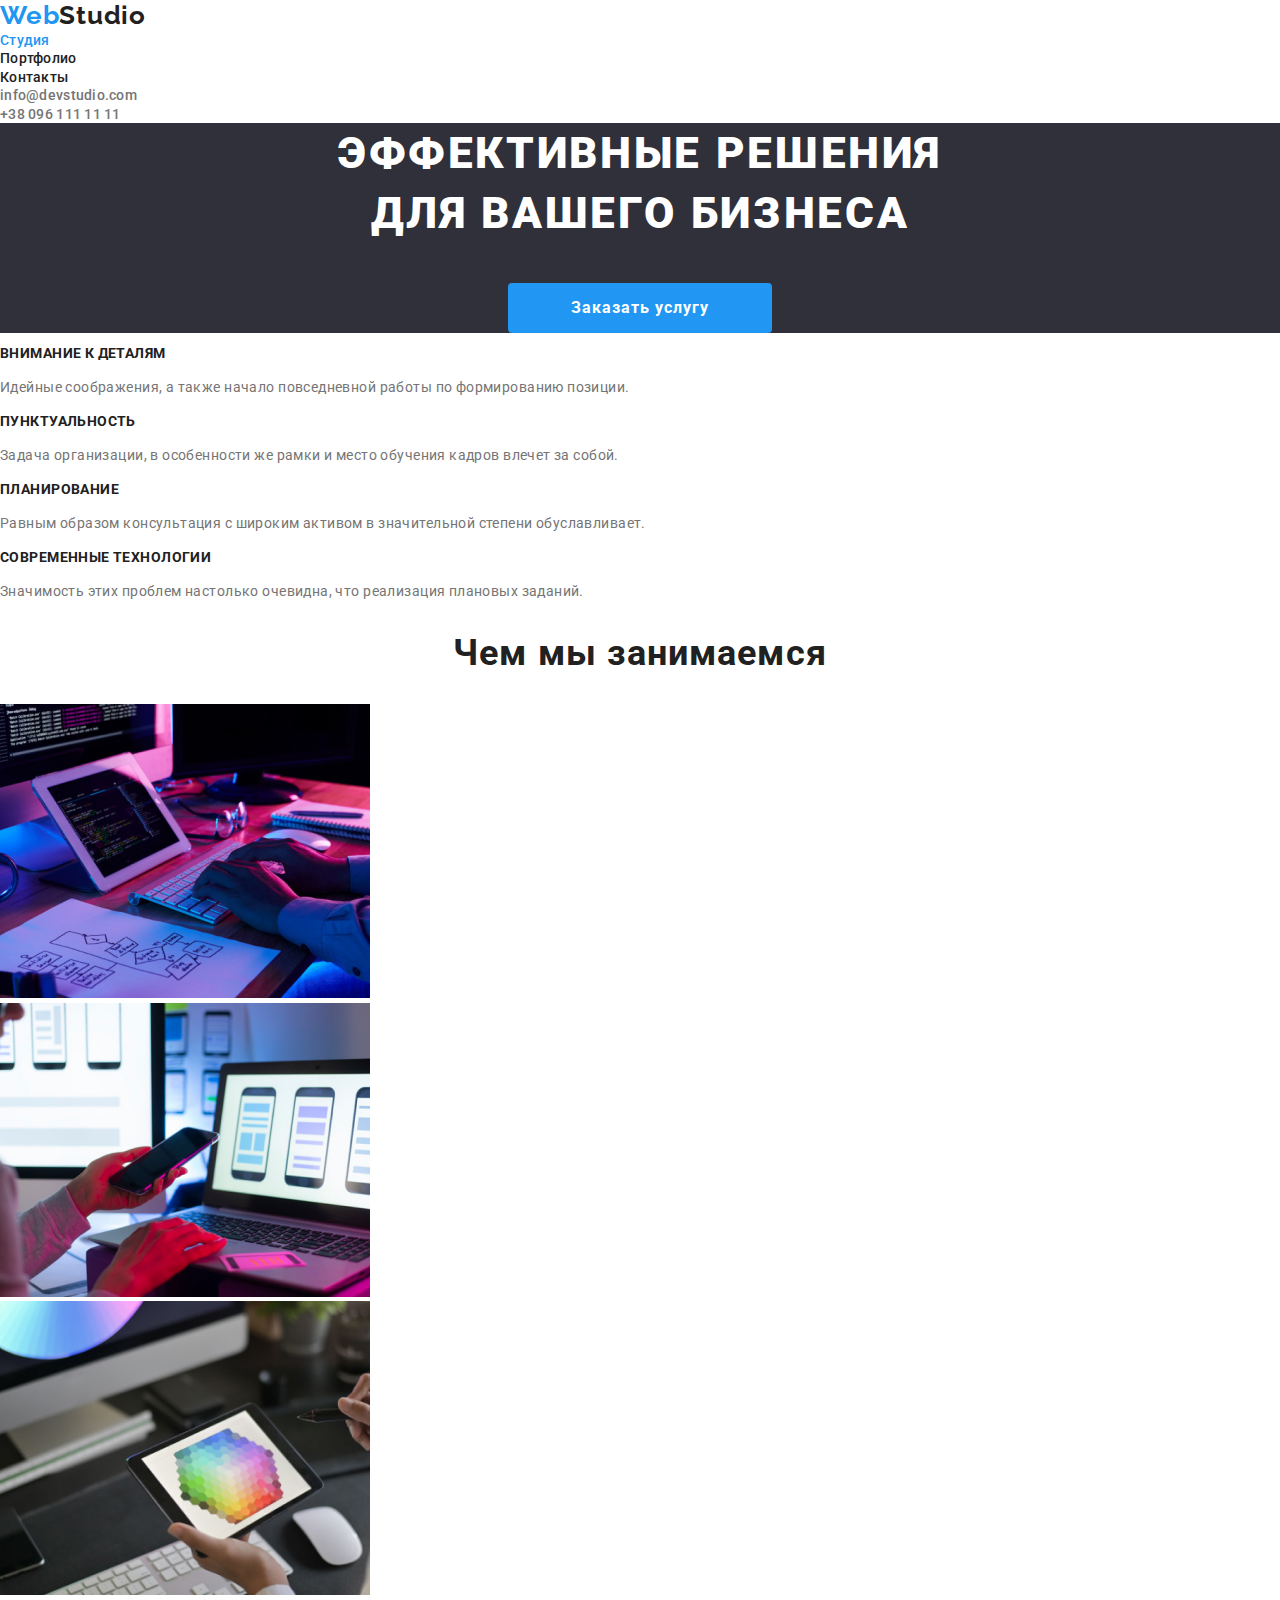
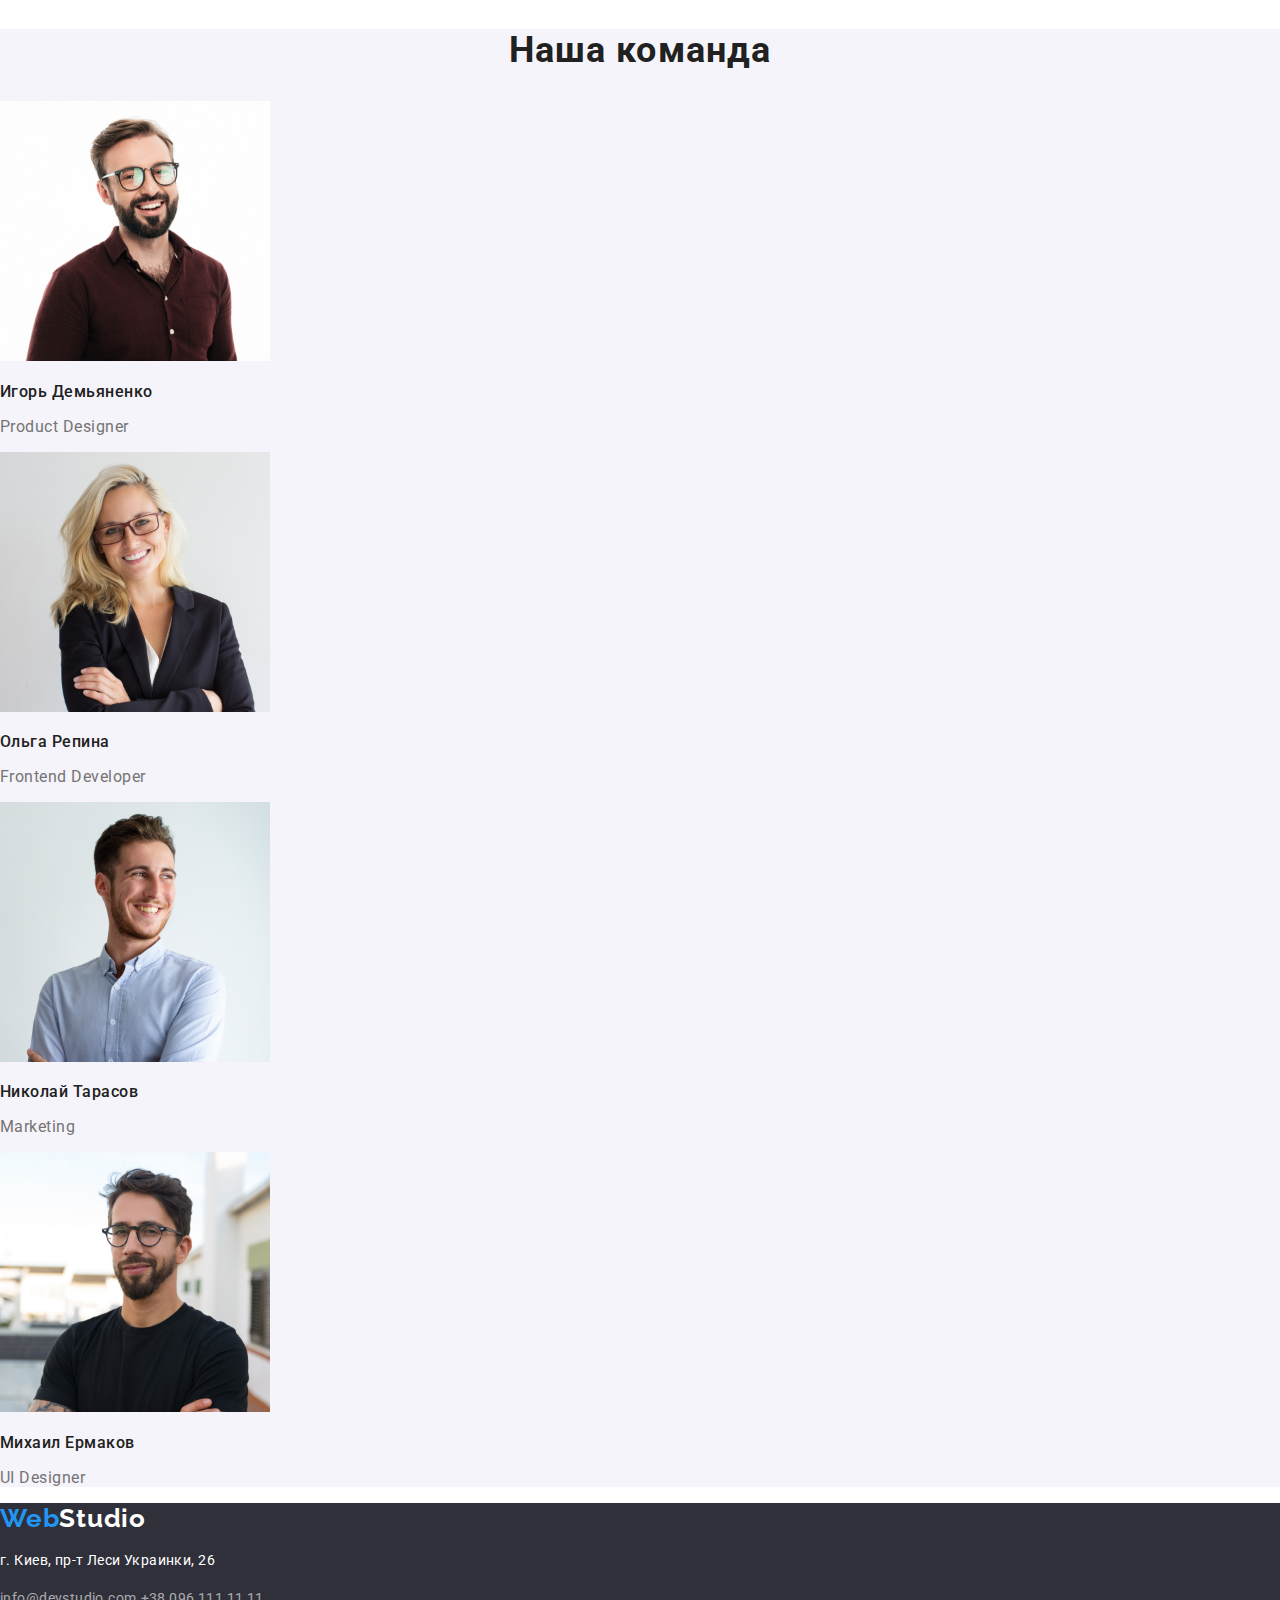
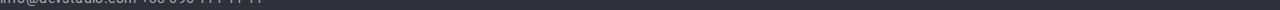
==== index.html @ b707e2c2 "1-commit" ====
<!DOCTYPE html>
<html lang="ru">



<head>
    <meta charset="UTF-8">
    <meta name="viewport" content="width=device-width, initial-scale=1.0">
    <title>WebStudio</title>
    <link rel="preconnect" href="https://fonts.gstatic.com">
    <link href="https://fonts.googleapis.com/css2?family=Raleway:wght@400;700&family=Roboto:wght@400;500;700;900&display=swap" rel="stylesheet">
    <link rel="stylesheet" href="./css/normalize.css">
    <link rel="stylesheet" href="./css/styles.css">
    <link rel="stylesheet" href="./css/variables.css">
</head>



<body class="body">
    
    <!-- Шапка сайта -->
    <header class="header">
    
        <!-- Навигация сайта -->
        <nav>
            <!-- Лого сайта -->
            <a class="logotype"><span class="web">Web</span>Studio</a>

            <!-- Ссылки на страницы сайта -->
            <ul class="menu">
                <li><a href="" class="current">Студия</a></li>
                <li><a href="./portfolio.html">Портфолио</a></li>
                <li><a href="">Контакты</a></li>
            </ul>
        </nav>


        <!-- Ссылки на mail и tel -->
        <ul class="contacts">
            <li><a href="mailto:info@devstudio.com">info@devstudio.com</a></li>
            <li><a href="tel:+38-096-111-11-11">+38 096 111 11 11</a></li>
        </ul>

    </header>


    
    <!-- Главный контент -->
    <main>

        <!-- Герой -->
        <section class="hero">
            
            <!-- Главный заголовок сайта -->
            <h1 class="hero-title">ЭФФЕКТИВНЫЕ РЕШЕНИЯ <br/> ДЛЯ ВАШЕГО БИЗНЕСА</h1>

            <!-- Ссылка на заказ услуг -->
            <a href="" class="button-primary">Заказать услугу</a>
           
        </section>



        <!-- Преимущества -->
        <section class="advantages">
            
            <ul>
                <li>
                    <h2 class="subtitle">ВНИМАНИЕ К ДЕТАЛЯМ</h2>

                    <p class="list">Идейные соображения, а также начало повседневной работы по формированию позиции.</p>
                </li>
            </ul>


            <ul>
                <li>
                    <h2 class="subtitle">ПУНКТУАЛЬНОСТЬ</h2>

                    <p class="list">Задача организации, в особенности же рамки и место обучения кадров влечет за собой.</p>
                </li>
            </ul>


            <ul>
                <li>
                    <h2 class="subtitle">ПЛАНИРОВАНИЕ</h2>

                    <p class="list">Равным образом консультация с широким активом в значительной степени обуславливает.</p>
                </li>
            </ul>


            <ul>
                <li>
                    <h2 class="subtitle">СОВРЕМЕННЫЕ ТЕХНОЛОГИИ</h2>

                    <p class="list">Значимость этих проблем настолько очевидна, что реализация плановых заданий.</p>
                </li>
            </ul>
        
        </section>



        <!-- Раздел услуг -->    
        <section class="services">

            <h2 class="services-title">Чем мы занимаемся</h2>

            <!-- Услуги -->
            <ul>

                <li>
                    <a href="">
                        <img src="./images/image-1.jpg" alt="Услуга 1" width="370"/>
                    </a>
                </li>

                
                <li>
                    <a href="">
                        <img src="./images/image-2.jpg" alt="Услуга 2" width="370"/>
                    </a>
                </li>


                <li>
                    <a href="">
                        <img src="./images/image-3.jpg" alt="Услуга 3" width="370"/>
                    </a>
                </li>

            </ul>

        </section>
        
            

        <!-- Наша команда -->
        <section class="team">
            
            <h2 class="team-title">Наша команда</h2>


            <!-- Список команды -->
            <ul>
                
                <li>
                    <img src="./images/image-4.jpg" alt="Игорь Демьяненко" width="270"/>
                    <h3 class="master-name">Игорь Демьяненко</h3>
                    <p class="master-position">Product Designer</p>
                </li>
            


                <li>
                    <img src="./images/image-5.jpg" alt="Ольга Репина" width="270"/>
                    <h3 class="master-name">Ольга Репина</h3>
                    <p class="master-position">Frontend Developer</p>
                </li>



                <li>
                    <img src="./images/image-6.jpg" alt="Николай Тарасов" width="270"/>
                    <h3 class="master-name">Николай Тарасов</h3>
                    <p class="master-position">Marketing</p>
                </li>



                <li>
                    <img src="./images/image-7.jpg" alt="Михаил Ермаков" width="270"/>
                    <h3 class="master-name">Михаил Ермаков</h3>
                    <p class="master-position">UI Designer</p>
                </li>

            </ul>

        </section>

    </main>



    <!-- Футер -->
    <footer class="footer">
        
        <!-- Адрес и связь -->
        <ul>
            <li>
                <a class="footer-logo"><span class="footer-web">Web</span>Studio</a>

                <address class="footer-contacts">    
                    <p>г. Киев, пр-т Леси Украинки, 26</p>
                    <a href="mailto:info@devstudio.com">info@devstudio.com</a>
                    <a href="tel:+38-096-111-11-11">+38 096 111 11 11</a>
                </address>
            </li>
        </ul>

    </footer>

</body>



</html>
---- css/styles.css ----
/* OСНОВНОЙ ШРИФТ ДЛЯ ВСЕГО ДОКУМЕНТА И ССІЛОК */

body {
  font-family: 'Roboto', sans-serif;
}


/* HEADER */

.header {
  background-color: var(--bg-white-color);
}

.logotype {
  font-family: 'Raleway', sans-serif;
  font-style: normal;
  font-weight: bold;
  font-size: 26px;
  line-height: 31px;
  letter-spacing: 0.03em;
  color: var(--black-text);
}

.web {
  font-family: 'Raleway', sans-serif;
  font-style: normal;
  font-weight: bold;
  font-size: 26px;
  line-height: 31px;
  letter-spacing: 0.03em;
  color: var(--blue-text);
}

.menu a {
  font-style: normal;
  font-weight: 500;
  font-size: 14px;
  line-height: 16px;
  letter-spacing: 0.02em;
  color: var(--black-text);
}

.menu a.current {
  color: var(--blue-text);
}

.menu a:hover {
  color: var(--blue-text);
}

.contacts a {
  font-style: normal;
  font-weight: 500;
  font-size: 14px;
  line-height: 16px;
  letter-spacing: 0.02em;
  color: var(--gray-text);
}

.contacts a:hover {
  color: var(--blue-text);
}


/* HERO */

.hero {
  background-color: var(--bg-blue-color-hero);
  text-align: center; /* выравнивание текста внутри родителя по центру */
}

.hero-title {
  font-style: normal;
  font-weight: 900;
  font-size: 44px;
  line-height: 60px;
  letter-spacing: 0.06em;
  text-transform: uppercase;
  color: var(--white-text);
  margin-top: 0; /* убирает отступы у hero-title что бы не пробивало и не отодвигало соседние блоки */
  margin-bottom: 40px; /* отступ hero-title от button-primary */

}

.button-primary {
  display: inline-block; /* делает ссылку блочно-строчным боксом для того чтобы работали отступы от других блоков */
  background-color: var(--bg-blue-color); /* цвет фона кнопки */
  border-radius: 4px; /* закругление границ кнопки */
  padding-left: 32px; /* отступ шрифта от границ кнопки */
  padding-top: 10px; /* отступ шрифта от границ кнопки */
  padding-right: 32px; /* отступ шрифта от границ кнопки */
  padding-bottom: 10px; /* отступ шрифта от границ кнопки */
  min-width: 200px; /* минимальная ширина кнопки */
  font-style: normal; /* начертание шрифта */
  font-weight: bold; /* насыщеность шрифта */
  font-size: 16px; /* размер шрифта */
  color: var(--white-text); /* цвет шрифта */
  text-align: center; /* выравнивание текста по центру */
  line-height: 30px; /* междустрочное расстояние */
  letter-spacing: 0.06em; /* расстояние между буквами */
}


/* ADVANTAGES */

.advantages {
  background-color: var(--bg-white-color);
}

.subtitle {
  font-style: normal;
  font-weight: bold;
  font-size: 14px;
  line-height: 16px;
  letter-spacing: 0.03em;
  text-transform: uppercase;
  color: var(--black-text);
}

.list {
  font-style: normal;
  font-weight: normal;
  font-size: 14px;
  line-height: 24px;
  letter-spacing: 0.03em;
  color: var(--gray-text);
}


/* SERVICES */

.services {
  background-color: var(--bg-white-color);;
}

.services-title {
  font-style: normal;
  font-weight: bold;
  font-size: 36px;
  line-height: 42px;
  text-align: center;
  letter-spacing: 0.03em;
  color: var(--black-text);
}


/* TEAM */

.team {
  background-color: var(--bg-light-gray-color);
}

.team-title {
  font-style: normal;
  font-weight: bold;
  font-size: 36px;
  line-height: 42px;
  text-align: center;
  letter-spacing: 0.03em;
  color: var(--black-text);
}

.master-name {
  font-style: normal;
  font-weight: 500;
  font-size: 16px;
  line-height: 19px;
  letter-spacing: 0.03em;
  color: var(--black-text);
}

.master-position {
  font-style: normal;
  font-weight: normal;
  font-size: 16px;
  line-height: 19px;
  letter-spacing: 0.03em;
  color: var(--gray-text);
}


/* FOOTER */

.footer {
  background-color: var(--bg-blue-color-hero);
}

.footer-logo {
  font-family: 'Raleway', sans-serif;
  font-style: normal;
  font-weight: bold;
  font-size: 26px;
  line-height: 31px;
  letter-spacing: 0.03em;
  color: var(--white-text);
}

.footer-web {
  font-family: 'Raleway', sans-serif;
  font-style: normal;
  font-weight: bold;
  font-size: 26px;
  line-height: 31px;
  letter-spacing: 0.03em;
  color: var(--blue-text);
}

.footer-contacts a {
  font-style: normal;
  font-weight: normal;
  font-size: 14px;
  line-height: 24px;
  letter-spacing: 0.03em;
  color: var(--gray-text-op60);
}

.footer-contacts p {
  font-style: normal;
  font-weight: normal;
  font-size: 14px;
  line-height: 24px;
  letter-spacing: 0.03em;
  color: var(--white-text);
}
---- css/variables.css ----
:root {
   --blue-text: #2196F3;
   --black-text: #212121;
   --gray-text: #757575;
   --white-text: #FFFFFF;
   --gray-text-op60: rgba(255, 255, 255, 0.6);

   --bg-white-color: #FFFFFF;
   --bg-blue-color-hero: #2F303A;
   --bg-light-gray-color: #F5F4FA;
   --bg-blue-color: #2196F3;
}
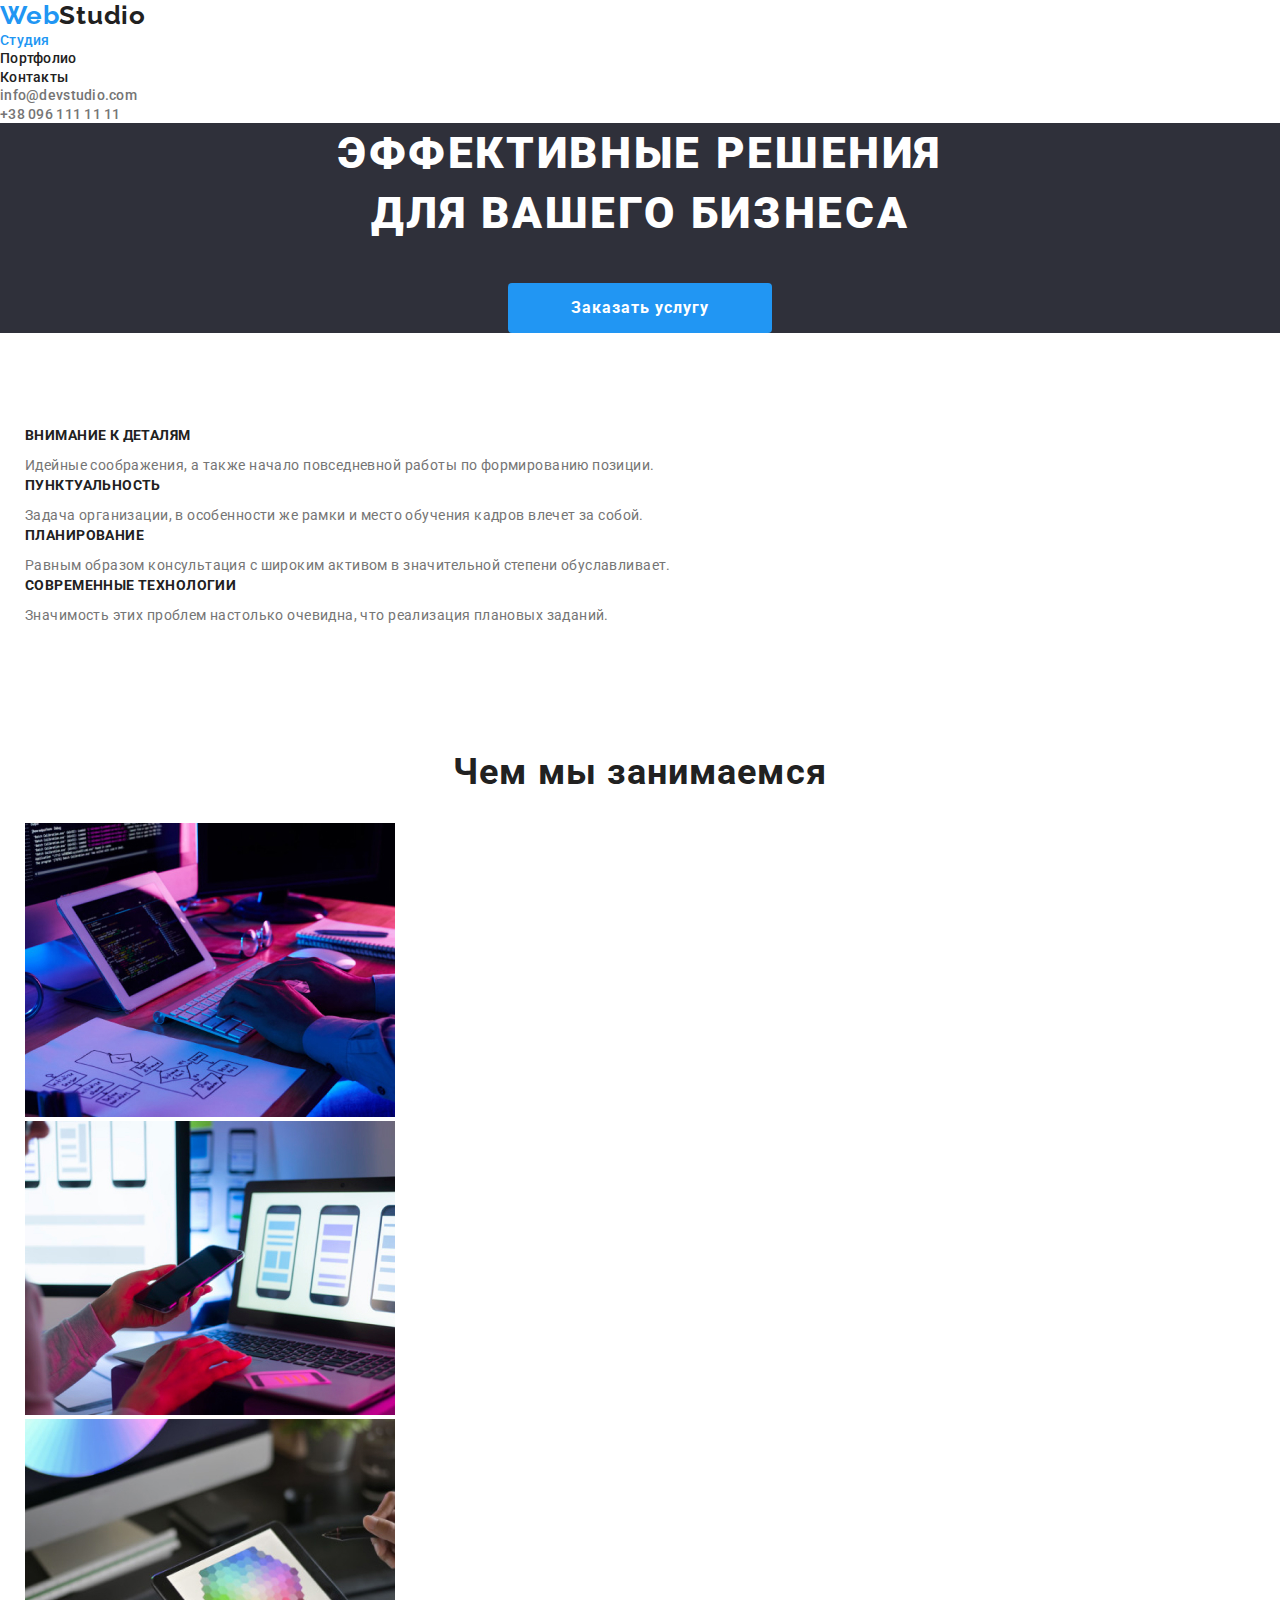
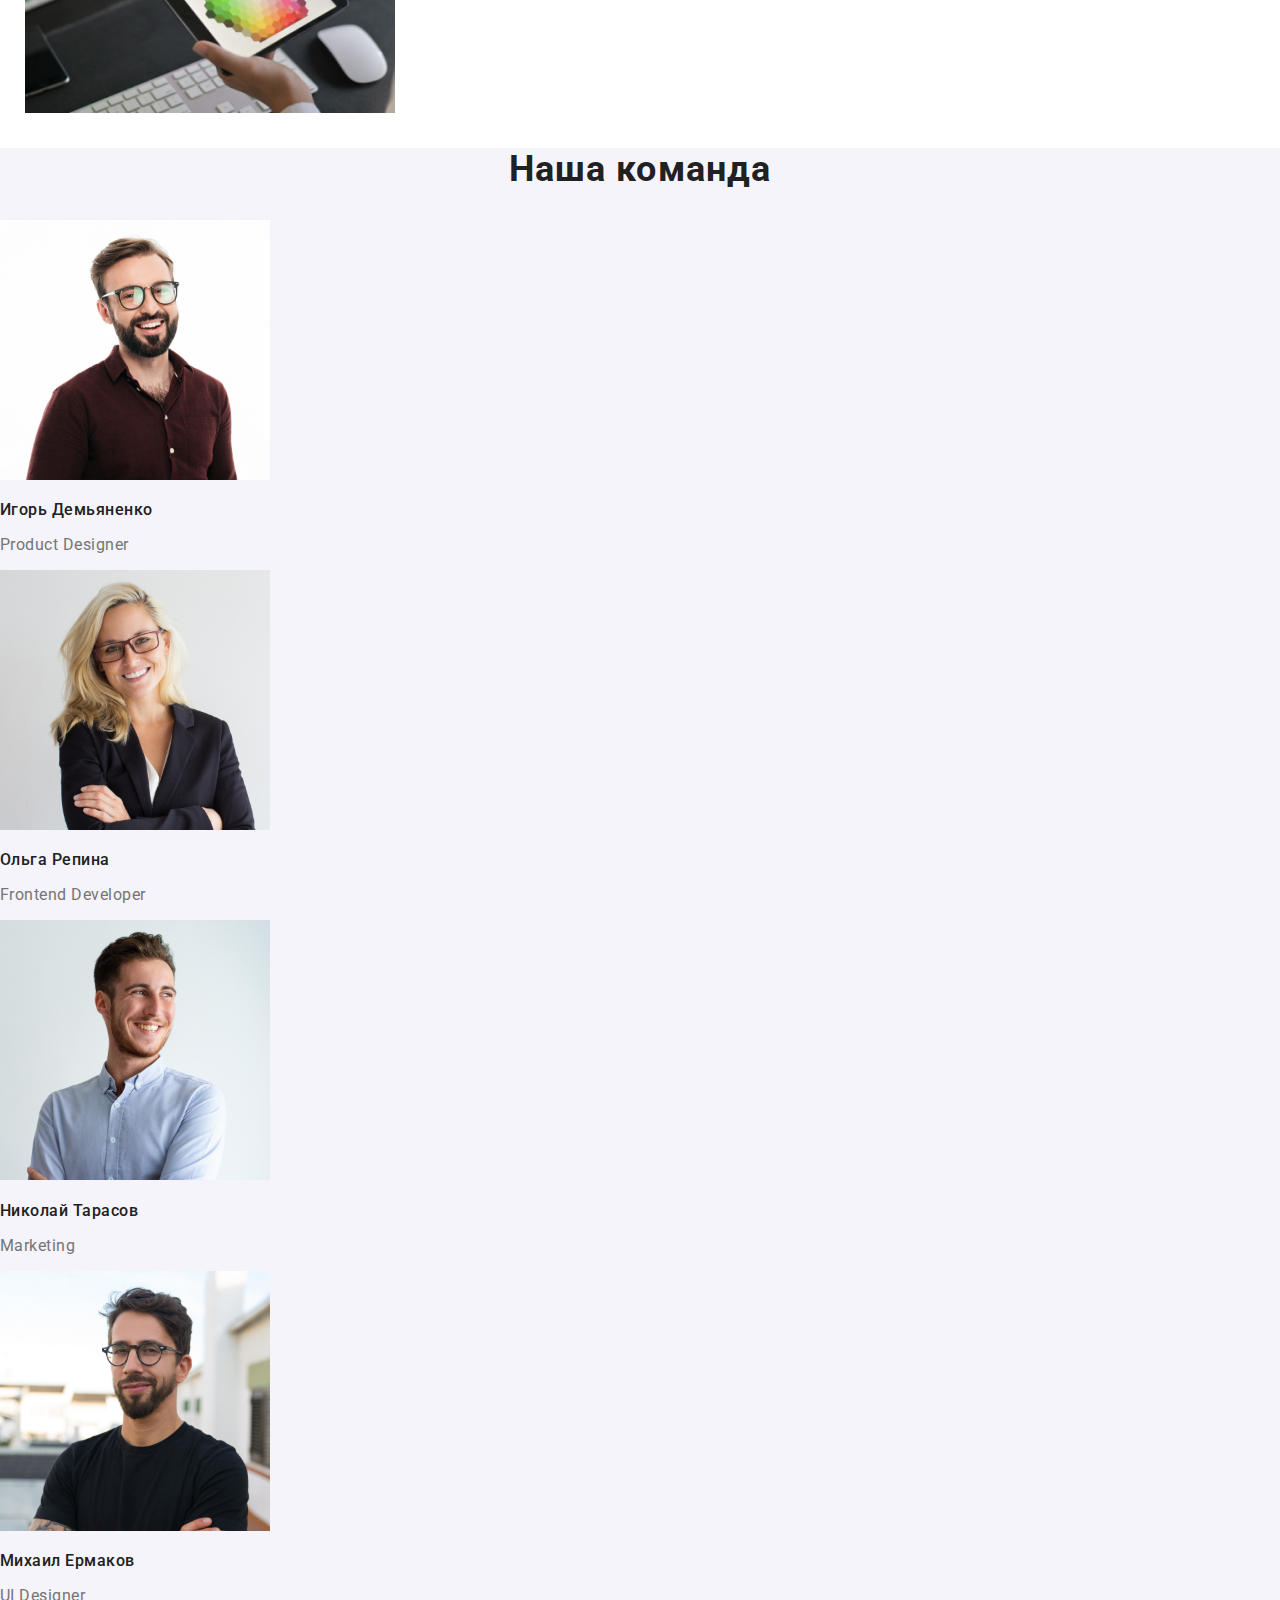
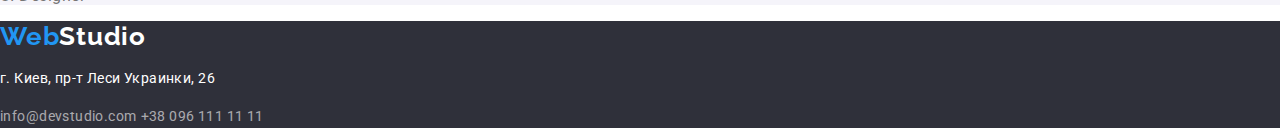
==== commit 3bca9e2a: "2-commit" ====
--- a/index.html
+++ b/index.html
@@ -64,40 +64,44 @@
         <!-- Преимущества -->
         <section class="advantages">
             
-            <ul>
-                <li>
-                    <h2 class="subtitle">ВНИМАНИЕ К ДЕТАЛЯМ</h2>
-
-                    <p class="list">Идейные соображения, а также начало повседневной работы по формированию позиции.</p>
-                </li>
-            </ul>
-
-
-            <ul>
-                <li>
-                    <h2 class="subtitle">ПУНКТУАЛЬНОСТЬ</h2>
-
-                    <p class="list">Задача организации, в особенности же рамки и место обучения кадров влечет за собой.</p>
-                </li>
-            </ul>
-
-
-            <ul>
-                <li>
-                    <h2 class="subtitle">ПЛАНИРОВАНИЕ</h2>
-
-                    <p class="list">Равным образом консультация с широким активом в значительной степени обуславливает.</p>
-                </li>
-            </ul>
-
-
-            <ul>
-                <li>
-                    <h2 class="subtitle">СОВРЕМЕННЫЕ ТЕХНОЛОГИИ</h2>
-
-                    <p class="list">Значимость этих проблем настолько очевидна, что реализация плановых заданий.</p>
-                </li>
-            </ul>
+            <div class="container">
+
+                <ul>
+                    <li>
+                        <h2 class="subtitle">ВНИМАНИЕ К ДЕТАЛЯМ</h2>
+
+                        <p class="list">Идейные соображения, а также начало повседневной работы по формированию позиции.</p>
+                    </li>
+                </ul>
+
+
+                <ul>
+                    <li>
+                        <h2 class="subtitle">ПУНКТУАЛЬНОСТЬ</h2>
+
+                        <p class="list">Задача организации, в особенности же рамки и место обучения кадров влечет за собой.</p>
+                    </li>
+                </ul>
+
+
+                <ul>
+                    <li>
+                        <h2 class="subtitle">ПЛАНИРОВАНИЕ</h2>
+
+                        <p class="list">Равным образом консультация с широким активом в значительной степени обуславливает.</p>
+                    </li>
+                </ul>
+
+
+                <ul>
+                    <li>
+                        <h2 class="subtitle">СОВРЕМЕННЫЕ ТЕХНОЛОГИИ</h2>
+
+                        <p class="list">Значимость этих проблем настолько очевидна, что реализация плановых заданий.</p>
+                    </li>
+                </ul>
+
+            </div>
         
         </section>
 
@@ -106,33 +110,37 @@
         <!-- Раздел услуг -->    
         <section class="services">
 
-            <h2 class="services-title">Чем мы занимаемся</h2>
-
-            <!-- Услуги -->
-            <ul>
-
-                <li>
-                    <a href="">
-                        <img src="./images/image-1.jpg" alt="Услуга 1" width="370"/>
-                    </a>
-                </li>
-
+            <div class="container">
                 
-                <li>
-                    <a href="">
-                        <img src="./images/image-2.jpg" alt="Услуга 2" width="370"/>
-                    </a>
-                </li>
-
-
-                <li>
-                    <a href="">
-                        <img src="./images/image-3.jpg" alt="Услуга 3" width="370"/>
-                    </a>
-                </li>
-
-            </ul>
-
+                <h2 class="services-title">Чем мы занимаемся</h2>
+
+                <!-- Услуги -->
+                <ul>
+    
+                    <li>
+                        <a href="">
+                            <img src="./images/image-1.jpg" alt="Услуга 1" width="370"/>
+                        </a>
+                    </li>
+    
+                    
+                    <li>
+                        <a href="">
+                            <img src="./images/image-2.jpg" alt="Услуга 2" width="370"/>
+                        </a>
+                    </li>
+    
+    
+                    <li>
+                        <a href="">
+                            <img src="./images/image-3.jpg" alt="Услуга 3" width="370"/>
+                        </a>
+                    </li>
+    
+                </ul>
+
+            </div>
+            
         </section>
         
             
--- a/css/styles.css
+++ b/css/styles.css
@@ -105,9 +105,20 @@
 
 .advantages {
   background-color: var(--bg-white-color);
+  padding-top: 94px; /* внутренний отступ до края элемента */
+  padding-bottom: 94px; /* внутренний отступ до края элемента */
+}
+ /* контейнер для стилизации секции */
+.container {
+  width: 1230px;
+  padding-left: 15px;
+  padding-right: 15px;
+  margin: 0 auto;
 }
 
 .subtitle {
+  margin-top: 0px; /* отступ от края текста */
+  margin-bottom: 10px; /* отступ до края текста */
   font-style: normal;
   font-weight: bold;
   font-size: 14px;
@@ -118,6 +129,8 @@
 }
 
 .list {
+  margin-top: 0px; /* отступ от края текста */
+  margin-bottom: 0px; /* отступ от края текста */
   font-style: normal;
   font-weight: normal;
   font-size: 14px;
@@ -128,6 +141,12 @@
 
 
 /* SERVICES */
+
+.container {
+  width: 1230px;
+  padding-left: 15px;
+  padding-right: 15px;
+}
 
 .services {
   background-color: var(--bg-white-color);;
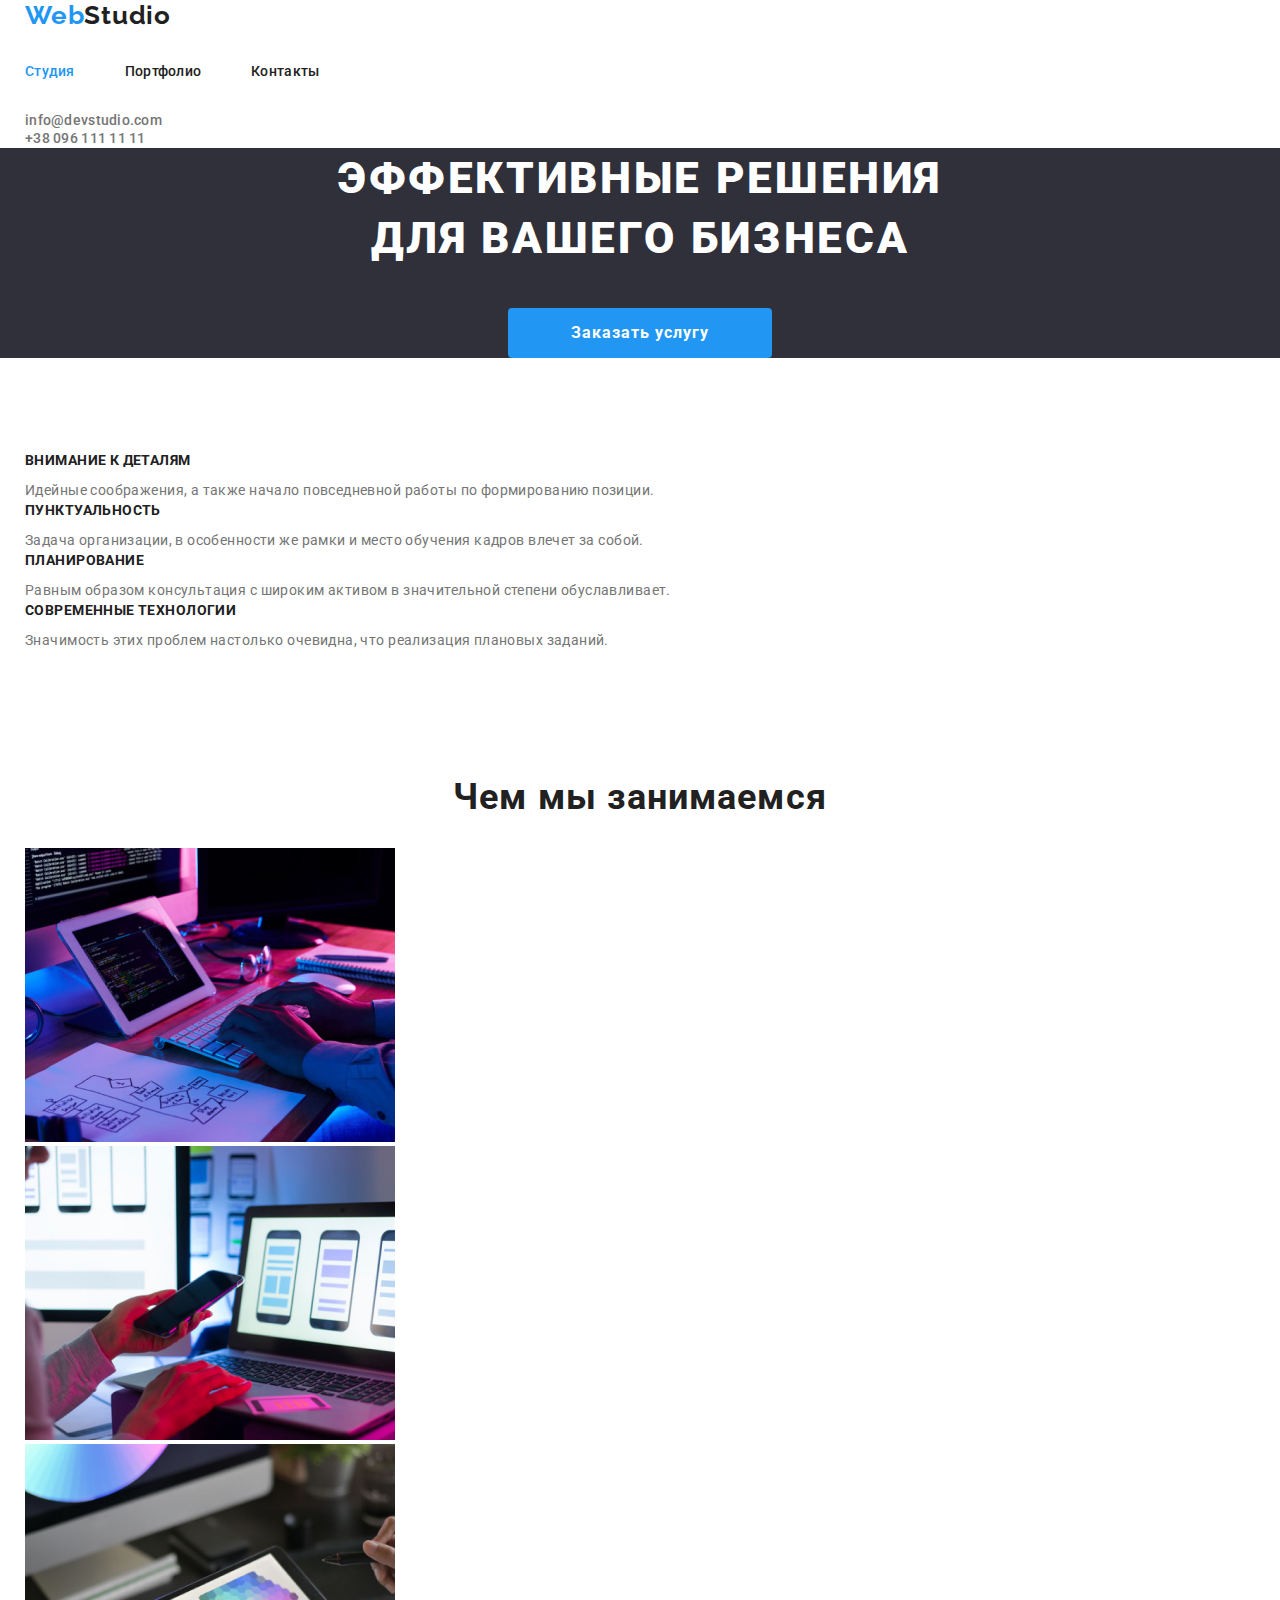
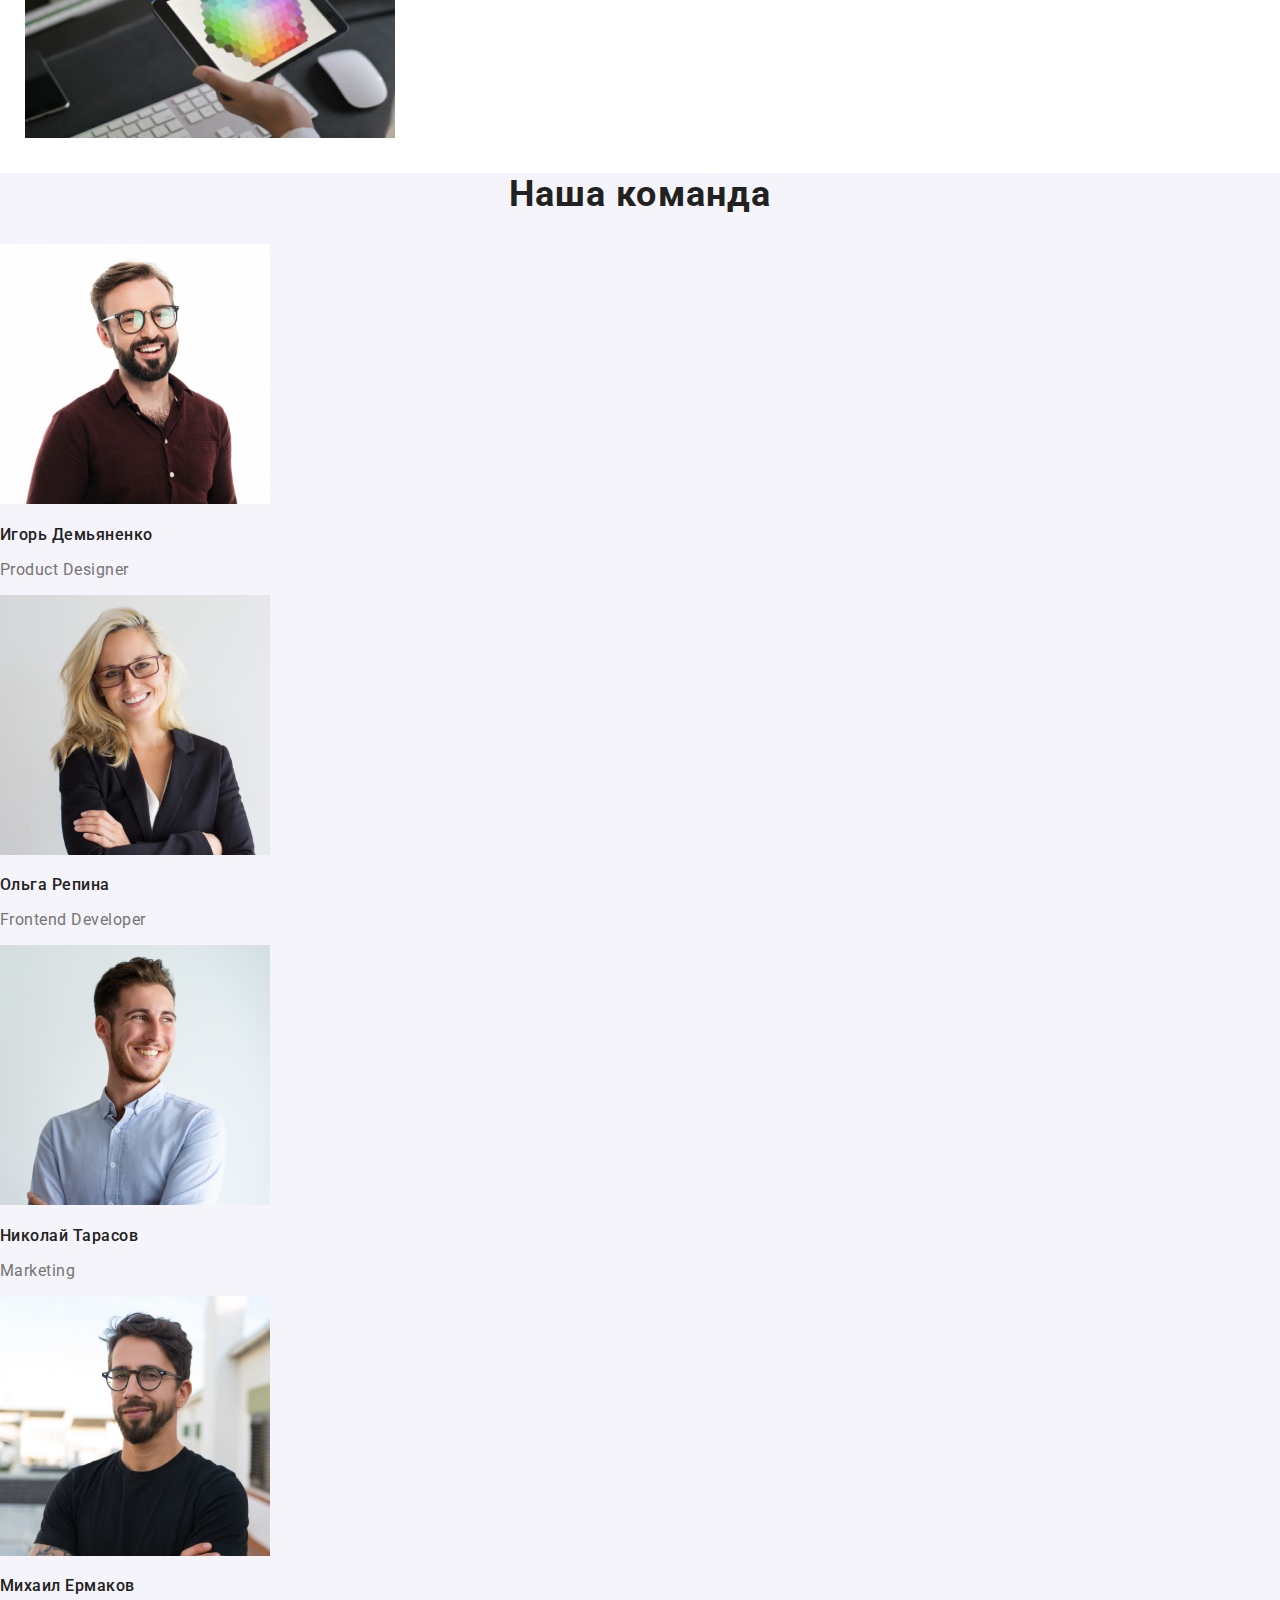
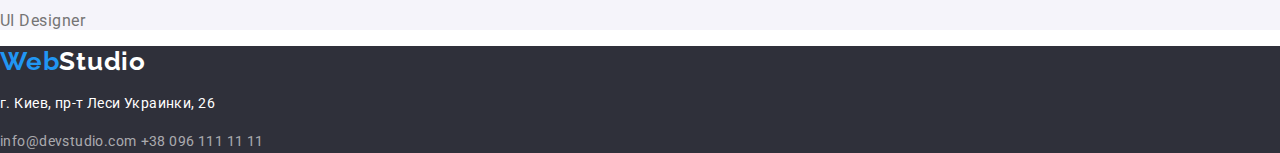
==== commit 9ee50089: "3-commit" ====
--- a/index.html
+++ b/index.html
@@ -21,25 +21,38 @@
     <!-- Шапка сайта -->
     <header class="header">
     
-        <!-- Навигация сайта -->
-        <nav>
-            <!-- Лого сайта -->
-            <a class="logotype"><span class="web">Web</span>Studio</a>
-
-            <!-- Ссылки на страницы сайта -->
-            <ul class="menu">
-                <li><a href="" class="current">Студия</a></li>
-                <li><a href="./portfolio.html">Портфолио</a></li>
-                <li><a href="">Контакты</a></li>
+        <!-- контейнер для стилизации секции -->
+        <div class="container">
+            
+            <!-- Навигация сайта -->
+            <nav>
+                <!-- Лого сайта -->
+                <a class="logotype"><span class="web">Web</span>Studio</a>
+
+                <!-- Ссылки на страницы сайта -->
+                <ul class="menu">
+                    <li>
+                        <a href="" class="current">Студия</a>
+                    </li>
+                    <li>
+                        <a href="./portfolio.html">Портфолио</a>
+                    </li>
+                    <li>
+                        <a href="">Контакты</a>
+                    </li>
+                </ul>
+            </nav>
+
+
+            <!-- Ссылки на mail и tel -->
+            <ul class="contacts">
+                <li><a href="mailto:info@devstudio.com">info@devstudio.com</a></li>
+                <li><a href="tel:+38-096-111-11-11">+38 096 111 11 11</a></li>
             </ul>
-        </nav>
-
-
-        <!-- Ссылки на mail и tel -->
-        <ul class="contacts">
-            <li><a href="mailto:info@devstudio.com">info@devstudio.com</a></li>
-            <li><a href="tel:+38-096-111-11-11">+38 096 111 11 11</a></li>
-        </ul>
+
+        </div>
+        
+        
 
     </header>
 
@@ -64,6 +77,7 @@
         <!-- Преимущества -->
         <section class="advantages">
             
+            <!-- контейнер для стилизации секции -->
             <div class="container">
 
                 <ul>
--- a/css/styles.css
+++ b/css/styles.css
@@ -11,6 +11,13 @@
   background-color: var(--bg-white-color);
 }
 
+.container {
+  width: 1230px;
+  padding-left: 15px;
+  padding-right: 15px;
+  margin: 0 auto;
+}
+
 .logotype {
   font-family: 'Raleway', sans-serif;
   font-style: normal;
@@ -31,13 +38,28 @@
   color: var(--blue-text);
 }
 
+.menu {
+  display: flex; /* превращает меню навигации во flex-контейнер и выстраивает в одну строку */
+}
+
+.menu li {
+  margin-right: 50px; /* отступ справа между пунктами меню */
+}
+
+.menu li:last-child {
+  margin-right: 0px; /* снимает отступ справа у последнего пункта меню */
+}
+
 .menu a {
-  font-style: normal;
-  font-weight: 500;
-  font-size: 14px;
-  line-height: 16px;
-  letter-spacing: 0.02em;
-  color: var(--black-text);
+  display: block; /* делает ссылку блочным боксом для того чтобы работали отступы от li */
+  padding-top: 32px; /* отступ ссылки от header для hover */
+  padding-bottom: 32px; /* отступ ссылки от header для hover */
+  color: var(--black-text); /* цвет шрифта */
+  font-style: normal; /* начертание шрифта */
+  font-weight: 500; /* насыщеность шрифта */
+  font-size: 14px; /* размер шрифта */
+  line-height: 16px; /* междустрочное расстояние */
+  letter-spacing: 0.02em; /* расстояние между буквами */
 }
 
 .menu a.current {
@@ -70,31 +92,30 @@
 }
 
 .hero-title {
+  margin-top: 0; /* убирает отступы у hero-title что бы не пробивало и не отодвигало соседние блоки */
+  margin-bottom: 40px; /* отступ hero-title от button-primary */
+  color: var(--white-text);
   font-style: normal;
   font-weight: 900;
   font-size: 44px;
   line-height: 60px;
   letter-spacing: 0.06em;
   text-transform: uppercase;
-  color: var(--white-text);
-  margin-top: 0; /* убирает отступы у hero-title что бы не пробивало и не отодвигало соседние блоки */
-  margin-bottom: 40px; /* отступ hero-title от button-primary */
-
 }
 
 .button-primary {
+  background-color: var(--bg-blue-color); /* цвет фона кнопки */
   display: inline-block; /* делает ссылку блочно-строчным боксом для того чтобы работали отступы от других блоков */
-  background-color: var(--bg-blue-color); /* цвет фона кнопки */
   border-radius: 4px; /* закругление границ кнопки */
   padding-left: 32px; /* отступ шрифта от границ кнопки */
   padding-top: 10px; /* отступ шрифта от границ кнопки */
   padding-right: 32px; /* отступ шрифта от границ кнопки */
   padding-bottom: 10px; /* отступ шрифта от границ кнопки */
   min-width: 200px; /* минимальная ширина кнопки */
+  color: var(--white-text); /* цвет шрифта */
   font-style: normal; /* начертание шрифта */
   font-weight: bold; /* насыщеность шрифта */
   font-size: 16px; /* размер шрифта */
-  color: var(--white-text); /* цвет шрифта */
   text-align: center; /* выравнивание текста по центру */
   line-height: 30px; /* междустрочное расстояние */
   letter-spacing: 0.06em; /* расстояние между буквами */
@@ -108,7 +129,7 @@
   padding-top: 94px; /* внутренний отступ до края элемента */
   padding-bottom: 94px; /* внутренний отступ до края элемента */
 }
- /* контейнер для стилизации секции */
+
 .container {
   width: 1230px;
   padding-left: 15px;
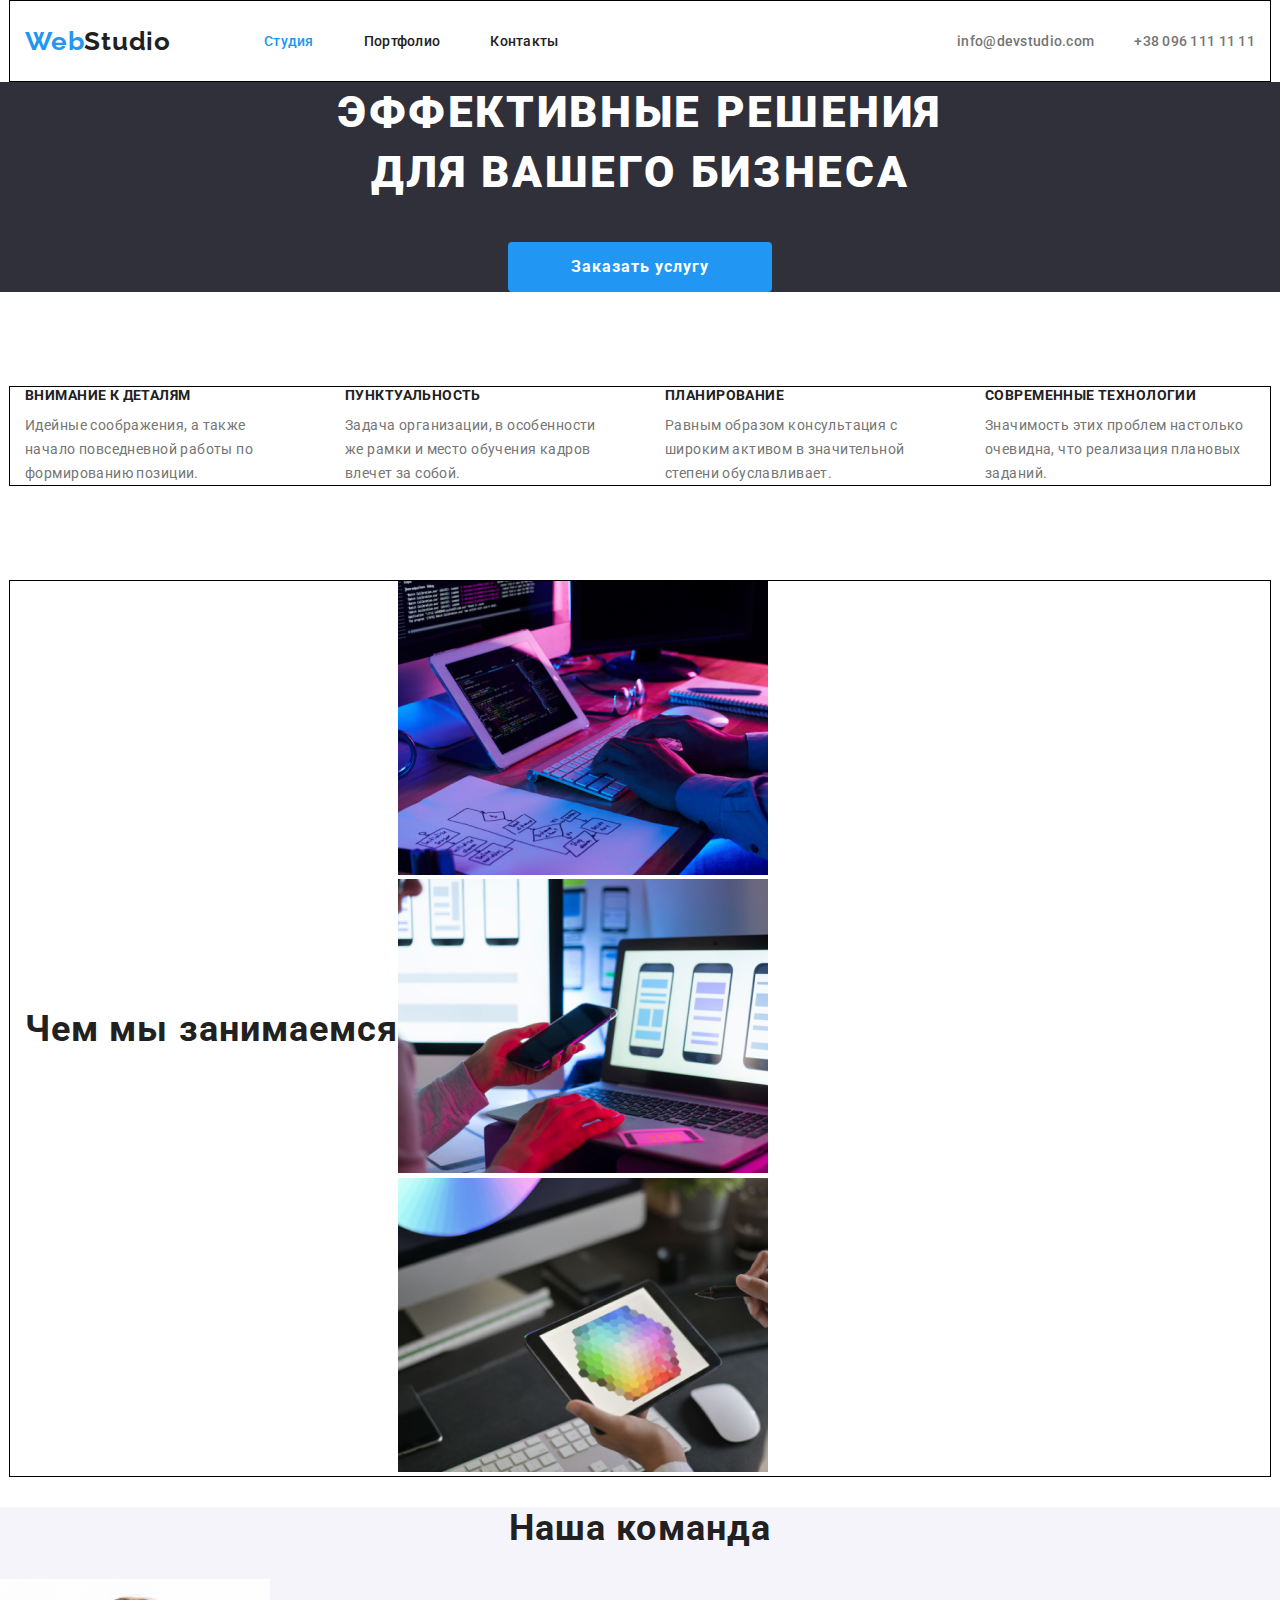
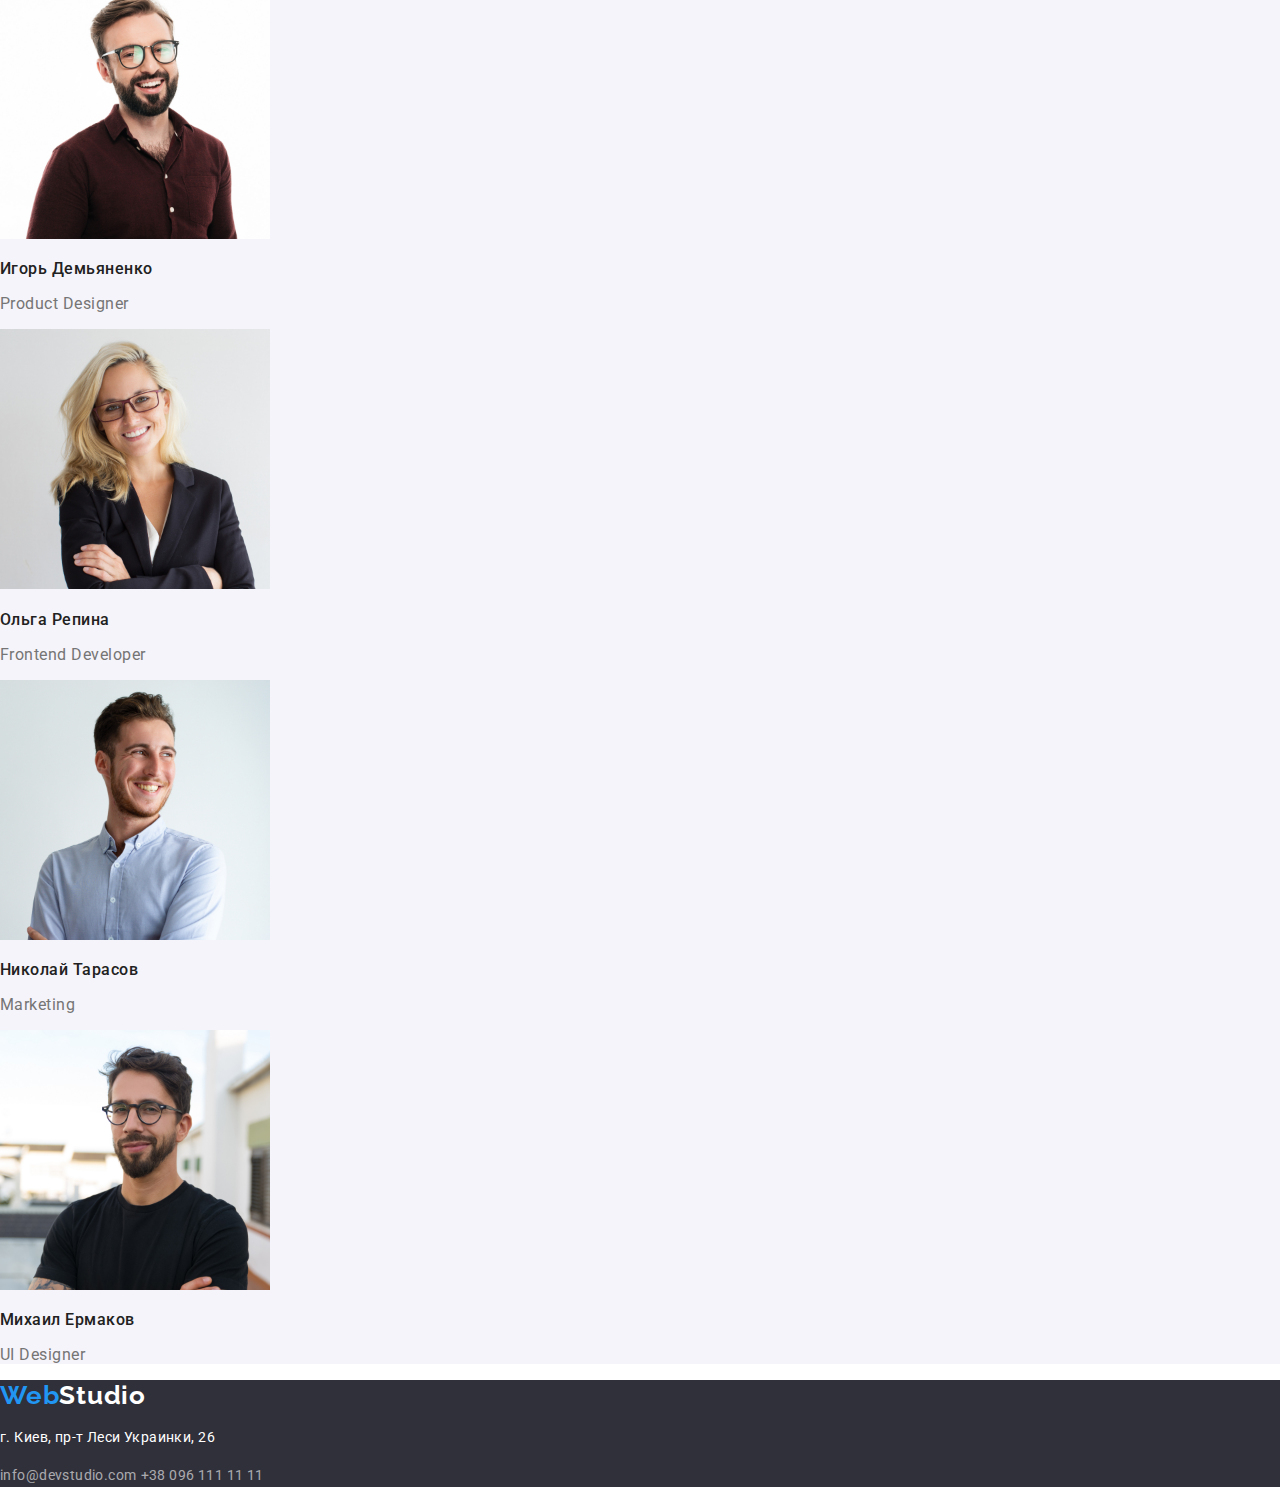
==== commit fd710677: "4-commit" ====
--- a/index.html
+++ b/index.html
@@ -21,11 +21,13 @@
     <!-- Шапка сайта -->
     <header class="header">
     
+
         <!-- контейнер для стилизации секции -->
         <div class="container">
             
             <!-- Навигация сайта -->
-            <nav>
+            <nav class="main-nav">
+
                 <!-- Лого сайта -->
                 <a class="logotype"><span class="web">Web</span>Studio</a>
 
@@ -41,6 +43,7 @@
                         <a href="">Контакты</a>
                     </li>
                 </ul>
+
             </nav>
 
 
@@ -52,7 +55,6 @@
 
         </div>
         
-        
 
     </header>
 
@@ -78,10 +80,10 @@
         <section class="advantages">
             
             <!-- контейнер для стилизации секции -->
-            <div class="container">
-
-                <ul>
-                    <li>
+            <div class="advantages-container">
+
+                <ul class="advantages-list">
+                    <li class="advantages-item">
                         <h2 class="subtitle">ВНИМАНИЕ К ДЕТАЛЯМ</h2>
 
                         <p class="list">Идейные соображения, а также начало повседневной работы по формированию позиции.</p>
@@ -89,8 +91,8 @@
                 </ul>
 
 
-                <ul>
-                    <li>
+                <ul class="advantages-list">
+                    <li class="advantages-item">
                         <h2 class="subtitle">ПУНКТУАЛЬНОСТЬ</h2>
 
                         <p class="list">Задача организации, в особенности же рамки и место обучения кадров влечет за собой.</p>
@@ -98,8 +100,8 @@
                 </ul>
 
 
-                <ul>
-                    <li>
+                <ul class="advantages-list">
+                    <li class="advantages-item">
                         <h2 class="subtitle">ПЛАНИРОВАНИЕ</h2>
 
                         <p class="list">Равным образом консультация с широким активом в значительной степени обуславливает.</p>
@@ -107,8 +109,8 @@
                 </ul>
 
 
-                <ul>
-                    <li>
+                <ul class="advantages-list">
+                    <li class="advantages-item">
                         <h2 class="subtitle">СОВРЕМЕННЫЕ ТЕХНОЛОГИИ</h2>
 
                         <p class="list">Значимость этих проблем настолько очевидна, что реализация плановых заданий.</p>
--- a/css/styles.css
+++ b/css/styles.css
@@ -12,13 +12,23 @@
 }
 
 .container {
-  width: 1230px;
-  padding-left: 15px;
-  padding-right: 15px;
-  margin: 0 auto;
+  display: flex; /* выстраивает flex-контейнеры в одну строку родительского блок */
+  align-items: center; /* выравнивание flex-контейнеров по центру родительского блока */
+  width: 1230px; /* ширина контейнера */
+  padding-left: 15px; /* чтобы не сливался контент с вьюпортом */
+  padding-right: 15px; /* чтобы не сливался контент с вьюпортом */
+  margin-left: auto; /* центрирование контейнера */
+  margin-right: auto; /* центрирование контейнера */
+  border: 1px solid black; /* временная рамка контейнера */
+}
+
+.main-nav {
+  display: flex; /* превращает main-nav во flex-контейнер */
+  align-items: center; /* выравнивание flex-элемента по центру родительского блока */
 }
 
 .logotype {
+  margin-right: 93px; /* отступ справа от main.nav */
   font-family: 'Raleway', sans-serif;
   font-style: normal;
   font-weight: bold;
@@ -68,6 +78,19 @@
 
 .menu a:hover {
   color: var(--blue-text);
+}
+
+.contacts {
+  display: flex; /* превращает меню конактов во flex-контейнер и выстраивает в одну строку */
+  margin-left: auto; /* перемещает меню конактов в правый край */
+}
+
+.contacts li {
+  margin-left: 40px; /* отступ слева между пунктами контактов */
+}
+
+.contacts li:first-child {
+  margin-left: 0px; /* снимает отступ слева у последнего пункта контактов */
 }
 
 .contacts a {
@@ -130,43 +153,51 @@
   padding-bottom: 94px; /* внутренний отступ до края элемента */
 }
 
+.advantages-container {
+  display: flex; /* превращает advantages-list во flex-контейнер и выстраивает в одну строку */
+  justify-content: space-between; /* равномерно распределяет все элементы по ширине flex-блока, первый элемент вначале, последний в конце */
+  width: 1230px; /* ширина контейнера */
+  padding-left: 15px; /* чтобы не сливался контент с вьюпортом */
+  padding-right: 15px; /* чтобы не сливался контент с вьюпортом */
+  margin-left: auto; /* центрирование контейнера */
+  margin-right: auto; /* центрирование контейнера */
+  border: 1px solid black; /* временная рамка контейнера */
+}
+
+.advantages-item {
+  width: 270px; /* ширина контейнера */
+}
+
+.subtitle {
+  margin-top: 0px; /* отступ от края текста */
+  margin-bottom: 10px; /* отступ до края текста */
+  font-style: normal;
+  font-weight: bold;
+  font-size: 14px;
+  line-height: 16px;
+  letter-spacing: 0.03em;
+  text-transform: uppercase;
+  color: var(--black-text);
+}
+
+.list {
+  margin-top: 0px; /* отступ от края текста */
+  margin-bottom: 0px; /* отступ от края текста */
+  font-style: normal;
+  font-weight: normal;
+  font-size: 14px;
+  line-height: 24px;
+  letter-spacing: 0.03em;
+  color: var(--gray-text);
+}
+
+
+/* SERVICES */
+
 .container {
   width: 1230px;
   padding-left: 15px;
   padding-right: 15px;
-  margin: 0 auto;
-}
-
-.subtitle {
-  margin-top: 0px; /* отступ от края текста */
-  margin-bottom: 10px; /* отступ до края текста */
-  font-style: normal;
-  font-weight: bold;
-  font-size: 14px;
-  line-height: 16px;
-  letter-spacing: 0.03em;
-  text-transform: uppercase;
-  color: var(--black-text);
-}
-
-.list {
-  margin-top: 0px; /* отступ от края текста */
-  margin-bottom: 0px; /* отступ от края текста */
-  font-style: normal;
-  font-weight: normal;
-  font-size: 14px;
-  line-height: 24px;
-  letter-spacing: 0.03em;
-  color: var(--gray-text);
-}
-
-
-/* SERVICES */
-
-.container {
-  width: 1230px;
-  padding-left: 15px;
-  padding-right: 15px;
 }
 
 .services {
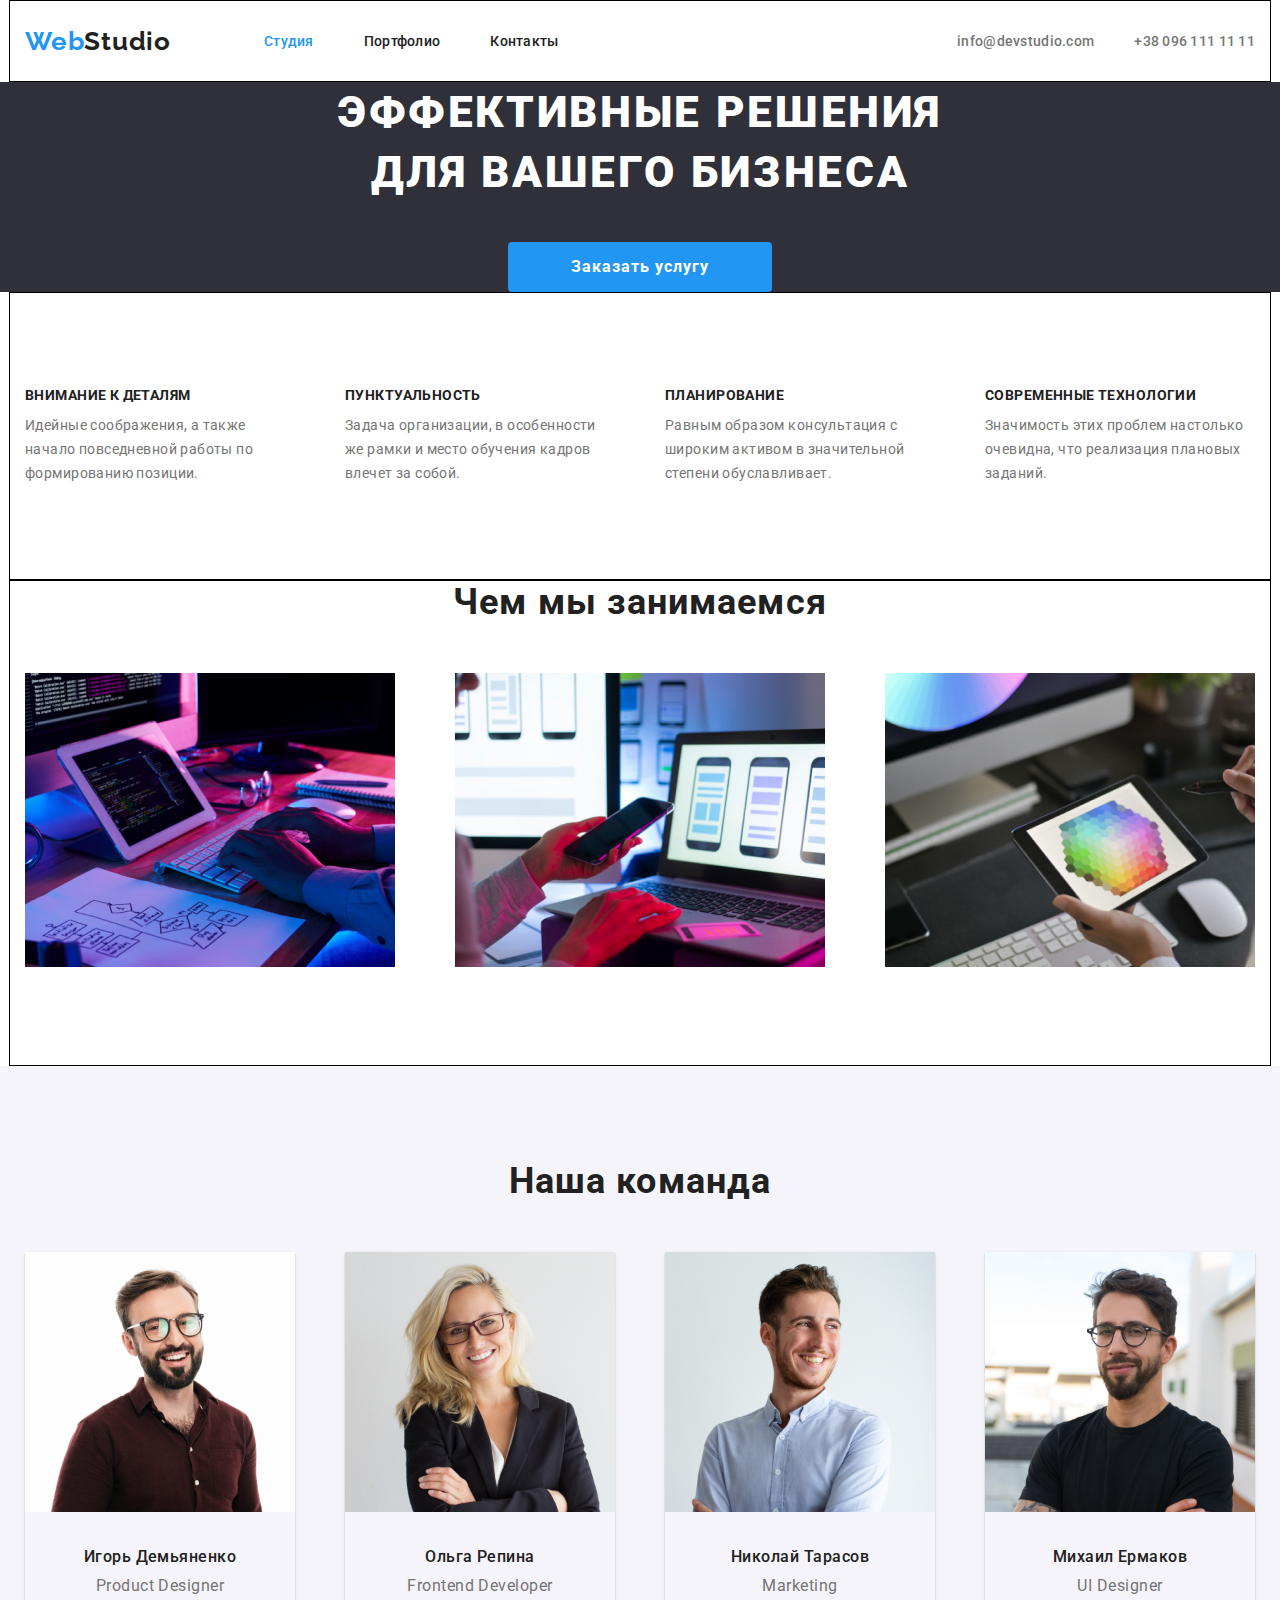
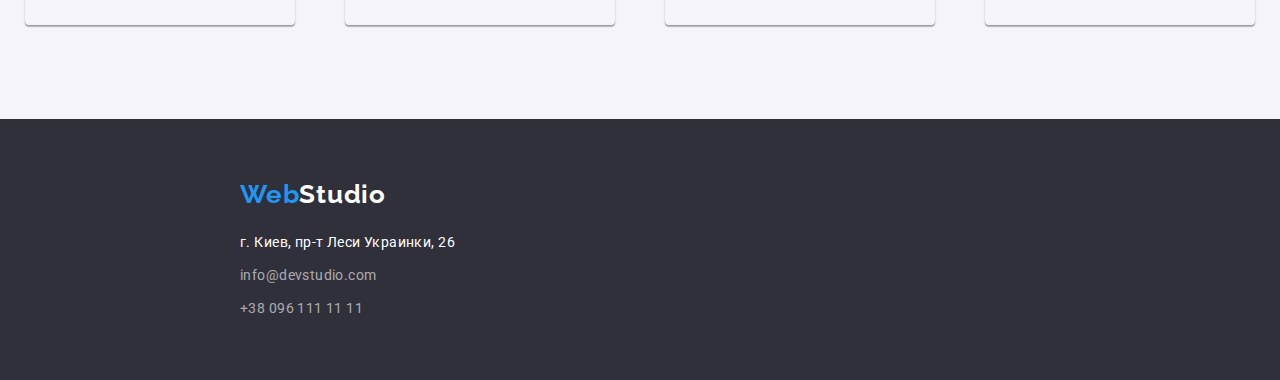
==== commit a30210cb: "5-commit" ====
--- a/index.html
+++ b/index.html
@@ -29,7 +29,9 @@
             <nav class="main-nav">
 
                 <!-- Лого сайта -->
-                <a class="logotype"><span class="web">Web</span>Studio</a>
+                <a class="logotype">
+                    <span class="web">Web</span>Studio
+                </a>
 
                 <!-- Ссылки на страницы сайта -->
                 <ul class="menu">
@@ -126,28 +128,28 @@
         <!-- Раздел услуг -->    
         <section class="services">
 
-            <div class="container">
+            <div class="services-container">
                 
                 <h2 class="services-title">Чем мы занимаемся</h2>
 
                 <!-- Услуги -->
-                <ul>
-    
-                    <li>
+                <ul class="services-list">
+    
+                    <li class="services-item">
                         <a href="">
                             <img src="./images/image-1.jpg" alt="Услуга 1" width="370"/>
                         </a>
                     </li>
     
                     
-                    <li>
+                    <li class="services-item">
                         <a href="">
                             <img src="./images/image-2.jpg" alt="Услуга 2" width="370"/>
                         </a>
                     </li>
     
     
-                    <li>
+                    <li class="services-item">
                         <a href="">
                             <img src="./images/image-3.jpg" alt="Услуга 3" width="370"/>
                         </a>
@@ -164,44 +166,47 @@
         <!-- Наша команда -->
         <section class="team">
             
-            <h2 class="team-title">Наша команда</h2>
-
-
-            <!-- Список команды -->
-            <ul>
-                
-                <li>
-                    <img src="./images/image-4.jpg" alt="Игорь Демьяненко" width="270"/>
-                    <h3 class="master-name">Игорь Демьяненко</h3>
-                    <p class="master-position">Product Designer</p>
-                </li>
-            
-
-
-                <li>
-                    <img src="./images/image-5.jpg" alt="Ольга Репина" width="270"/>
-                    <h3 class="master-name">Ольга Репина</h3>
-                    <p class="master-position">Frontend Developer</p>
-                </li>
-
-
-
-                <li>
-                    <img src="./images/image-6.jpg" alt="Николай Тарасов" width="270"/>
-                    <h3 class="master-name">Николай Тарасов</h3>
-                    <p class="master-position">Marketing</p>
-                </li>
-
-
-
-                <li>
-                    <img src="./images/image-7.jpg" alt="Михаил Ермаков" width="270"/>
-                    <h3 class="master-name">Михаил Ермаков</h3>
-                    <p class="master-position">UI Designer</p>
-                </li>
-
-            </ul>
-
+            <div class="team-container">
+                
+                <h2 class="team-title">Наша команда</h2>
+
+                <!-- Список команды -->
+                <ul class="team-list">
+                    
+                    <li class="team-item">
+                        <img src="./images/image-4.jpg" alt="Игорь Демьяненко" width="270"/>
+                        <h3 class="master-name">Игорь Демьяненко</h3>
+                        <p class="master-position">Product Designer</p>
+                    </li>
+                
+
+
+                    <li class="team-item">
+                        <img src="./images/image-5.jpg" alt="Ольга Репина" width="270"/>
+                        <h3 class="master-name">Ольга Репина</h3>
+                        <p class="master-position">Frontend Developer</p>
+                    </li>
+
+
+
+                    <li class="team-item">
+                        <img src="./images/image-6.jpg" alt="Николай Тарасов" width="270"/>
+                        <h3 class="master-name">Николай Тарасов</h3>
+                        <p class="master-position">Marketing</p>
+                    </li>
+
+
+
+                    <li class="team-item">
+                        <img src="./images/image-7.jpg" alt="Михаил Ермаков" width="270"/>
+                        <h3 class="master-name">Михаил Ермаков</h3>
+                        <p class="master-position">UI Designer</p>
+                    </li>
+
+                </ul>
+
+            </div>
+                
         </section>
 
     </main>
@@ -211,19 +216,26 @@
     <!-- Футер -->
     <footer class="footer">
         
-        <!-- Адрес и связь -->
-        <ul>
-            <li>
-                <a class="footer-logo"><span class="footer-web">Web</span>Studio</a>
-
-                <address class="footer-contacts">    
-                    <p>г. Киев, пр-т Леси Украинки, 26</p>
-                    <a href="mailto:info@devstudio.com">info@devstudio.com</a>
-                    <a href="tel:+38-096-111-11-11">+38 096 111 11 11</a>
-                </address>
-            </li>
-        </ul>
-
+        <div class="footer-container">
+
+            <!-- Адрес и связь -->
+            <ul class="footer-list">
+
+                <li>
+                    <a class="footer-logo"><span class="footer-web">Web</span>Studio</a>
+
+                    <address class="footer-contacts">    
+                        <p class="location">г. Киев, пр-т Леси Украинки, 26</p>
+                        <a href="mailto:info@devstudio.com" class="mail-link">info@devstudio.com</a>
+                        <a href="tel:+38-096-111-11-11" class="tel-link">+38 096 111 11 11</a>
+                    </address>
+                </li>
+
+            </ul>
+
+        </div>
+
+        
     </footer>
 
 </body>
--- a/css/styles.css
+++ b/css/styles.css
@@ -24,7 +24,7 @@
 
 .main-nav {
   display: flex; /* превращает main-nav во flex-контейнер */
-  align-items: center; /* выравнивание flex-элемента по центру родительского блока */
+  align-items: center; /* выравнивание flex-элемента по центру родительского блока */ 
 }
 
 .logotype {
@@ -149,8 +149,6 @@
 
 .advantages {
   background-color: var(--bg-white-color);
-  padding-top: 94px; /* внутренний отступ до края элемента */
-  padding-bottom: 94px; /* внутренний отступ до края элемента */
 }
 
 .advantages-container {
@@ -161,6 +159,8 @@
   padding-right: 15px; /* чтобы не сливался контент с вьюпортом */
   margin-left: auto; /* центрирование контейнера */
   margin-right: auto; /* центрирование контейнера */
+  padding-top: 94px; /* внутренний отступ в advantages-container до края hero-container */
+  padding-bottom: 94px; /* внутренний отступ в advantages-container до края services-container */
   border: 1px solid black; /* временная рамка контейнера */
 }
 
@@ -194,17 +194,57 @@
 
 /* SERVICES */
 
-.container {
-  width: 1230px;
-  padding-left: 15px;
-  padding-right: 15px;
-}
-
 .services {
-  background-color: var(--bg-white-color);;
+  background-color: var(--bg-white-color);
+}
+
+.services-container {
+  width: 1230px; /* ширина контейнера */
+  padding-left: 15px; /* чтобы не сливался контент с вьюпортом */
+  padding-right: 15px; /* чтобы не сливался контент с вьюпортом */
+  margin-left: auto; /* центрирование контейнера */
+  margin-right: auto; /* центрирование контейнера */
+  border: 1px solid black; /* временная рамка контейнера */
 }
 
 .services-title {
+  margin-top: 0px; /* внутренний отступ от services-title до края services-container */
+  margin-bottom: 50px; /* внутренний отступ от services-title до края services-list */
+  font-style: normal;
+  font-weight: bold;
+  font-size: 36px;
+  line-height: 42px;
+  text-align: center; /* выравнивание текста по центру */
+  letter-spacing: 0.03em;
+  color: var(--black-text);
+}
+
+.services-list {
+  display: flex; /* превращает services-list во flex-контейнер и выстраивает в одну строку */
+  justify-content: space-between; /* равномерно распределяет флекс-элементы вдоль главной оси */
+  margin-bottom: 94px; /* внутренний отступ от services-title до края services-list */
+}
+
+
+/* TEAM */
+
+.team {
+  background-color: var(--bg-light-gray-color);
+}
+
+.team-container {
+  width: 1230px; /* ширина контейнера */
+  padding-left: 15px; /* чтобы не сливался контент с вьюпортом */
+  padding-right: 15px; /* чтобы не сливался контент с вьюпортом */
+  padding-top: 94px;
+  padding-bottom: 94px;
+  margin-left: auto; /* центрирование контейнера */
+  margin-right: auto; /* центрирование контейнера */
+}
+
+.team-title {
+  margin-top: 0px;
+  margin-bottom: 50px; /* внутренний отступ от team-title до края team-list */
   font-style: normal;
   font-weight: bold;
   font-size: 36px;
@@ -214,24 +254,20 @@
   color: var(--black-text);
 }
 
-
-/* TEAM */
-
-.team {
-  background-color: var(--bg-light-gray-color);
-}
-
-.team-title {
-  font-style: normal;
-  font-weight: bold;
-  font-size: 36px;
-  line-height: 42px;
+.team-list {
+  display: flex; /* превращает team-list во flex-контейнер и выстраивает в одну строку */
+  justify-content: space-between; /* равномерно распределяет флекс-элементы вдоль главной оси */
+}
+
+.team-item {
   text-align: center;
-  letter-spacing: 0.03em;
-  color: var(--black-text);
+  box-shadow: 0px 1px 3px rgba(0, 0, 0, 0.12), 0px 1px 1px rgba(0, 0, 0, 0.14), 0px 2px 1px rgba(0, 0, 0, 0.2);
+  border-radius: 0px 0px 4px 4px
 }
 
 .master-name {
+  margin-top: 30px; /* внутренний отступ */
+  margin-bottom: 10px; /* внутренний отступ */
   font-style: normal;
   font-weight: 500;
   font-size: 16px;
@@ -241,6 +277,8 @@
 }
 
 .master-position {
+  margin-top: 0px; /* внутренний отступ */
+  margin-bottom: 30px; /* внутренний отступ */
   font-style: normal;
   font-weight: normal;
   font-size: 16px;
@@ -256,7 +294,23 @@
   background-color: var(--bg-blue-color-hero);
 }
 
+.footer-container {
+  width: 1230px; /* ширина контейнера */
+  padding-left: 15px; /* чтобы не сливался контент с вьюпортом */
+  padding-right: 15px; /* чтобы не сливался контент с вьюпортом */
+  padding-top: 60px;
+  padding-bottom: 60px;
+  margin-left: auto; /* центрирование контейнера */
+  margin-right: auto; /* центрирование контейнера */
+}
+
+.footer-list {
+  padding-left: 215px;
+}
+
 .footer-logo {
+  display: block;
+  margin-bottom: 20px;
   font-family: 'Raleway', sans-serif;
   font-style: normal;
   font-weight: bold;
@@ -276,20 +330,35 @@
   color: var(--blue-text);
 }
 
-.footer-contacts a {
+.location {
+  display: block;
+  margin-top: 0px;
+  margin-bottom: 9px;
   font-style: normal;
   font-weight: normal;
   font-size: 14px;
   line-height: 24px;
   letter-spacing: 0.03em;
+  color: var(--white-text);
+}
+
+.mail-link {
+  display: block;
+  margin-bottom: 9px;
+  font-style: normal;
+  font-weight: normal;
+  font-size: 14px;
+  line-height: 24px;
+  letter-spacing: 0.03em;
   color: var(--gray-text-op60);
 }
 
-.footer-contacts p {
+.tel-link {
+  display: block;
   font-style: normal;
   font-weight: normal;
   font-size: 14px;
   line-height: 24px;
   letter-spacing: 0.03em;
-  color: var(--white-text);
+  color: var(--gray-text-op60);
 }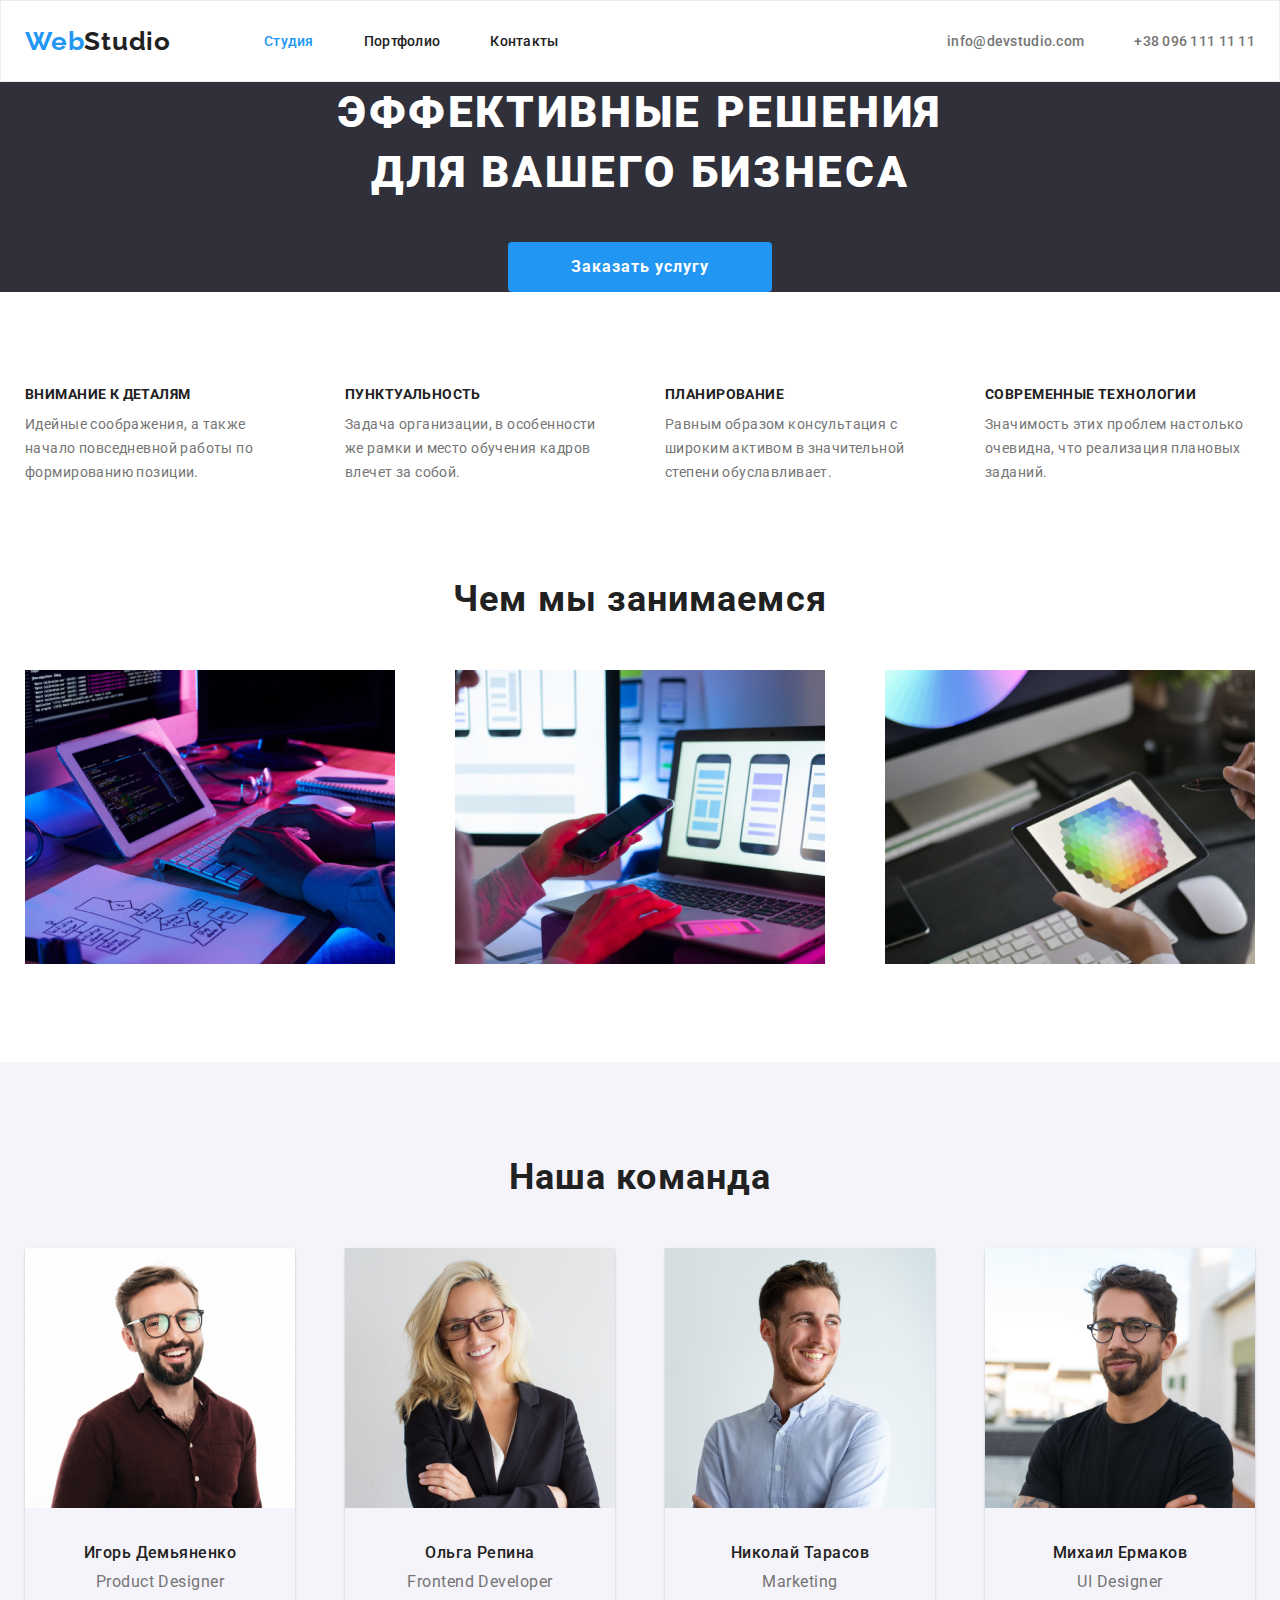
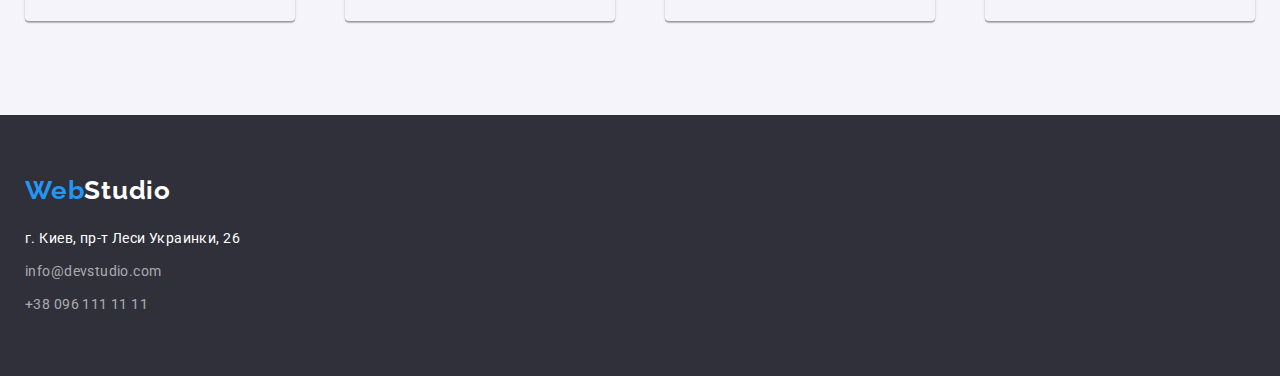
==== commit 6424c988: "6-commit" ====
--- a/index.html
+++ b/index.html
@@ -21,29 +21,32 @@
     <!-- Шапка сайта -->
     <header class="header">
     
-
-        <!-- контейнер для стилизации секции -->
-        <div class="container">
-            
+        <!-- Контейнер для стилизации секции -->
+        <div class="header-container">
+
             <!-- Навигация сайта -->
-            <nav class="main-nav">
-
+            <nav class="main-navigation">
+                
                 <!-- Лого сайта -->
                 <a class="logotype">
                     <span class="web">Web</span>Studio
                 </a>
 
                 <!-- Ссылки на страницы сайта -->
-                <ul class="menu">
-                    <li>
-                        <a href="" class="current">Студия</a>
-                    </li>
-                    <li>
-                        <a href="./portfolio.html">Портфолио</a>
-                    </li>
-                    <li>
-                        <a href="">Контакты</a>
-                    </li>
+                <ul class="menu-navigation">
+
+                    <li class="navigation-list">
+                        <a href="./index.html" class="navigation-link current">Студия</a>
+                    </li>
+
+                    <li class="navigation-list">
+                        <a href="./portfolio.html" class="navigation-link">Портфолио</a>
+                    </li>
+
+                    <li class="navigation-list">
+                        <a href="" class="navigation-link">Контакты</a>
+                    </li>
+
                 </ul>
 
             </nav>
@@ -51,10 +54,17 @@
 
             <!-- Ссылки на mail и tel -->
             <ul class="contacts">
-                <li><a href="mailto:info@devstudio.com">info@devstudio.com</a></li>
-                <li><a href="tel:+38-096-111-11-11">+38 096 111 11 11</a></li>
+                
+                <li class="contacts-list">
+                    <a href="mailto:info@devstudio.com" class="contacts-link">info@devstudio.com</a>
+                </li>
+
+                <li class="contacts-list">
+                    <a href="tel:+38-096-111-11-11" class="contacts-link">+38 096 111 11 11</a>
+                </li>
+
             </ul>
-
+        
         </div>
         
 
--- a/css/styles.css
+++ b/css/styles.css
@@ -9,9 +9,10 @@
 
 .header {
   background-color: var(--bg-white-color);
-}
-
-.container {
+  border: 1px solid #ECECEC;
+}
+
+.header-container {
   display: flex; /* выстраивает flex-контейнеры в одну строку родительского блок */
   align-items: center; /* выравнивание flex-контейнеров по центру родительского блока */
   width: 1230px; /* ширина контейнера */
@@ -19,16 +20,15 @@
   padding-right: 15px; /* чтобы не сливался контент с вьюпортом */
   margin-left: auto; /* центрирование контейнера */
   margin-right: auto; /* центрирование контейнера */
-  border: 1px solid black; /* временная рамка контейнера */
-}
-
-.main-nav {
-  display: flex; /* превращает main-nav во flex-контейнер */
-  align-items: center; /* выравнивание flex-элемента по центру родительского блока */ 
+}
+
+.main-navigation {
+  display: flex; /* превращает main-navigation во flex-контейнер */
+  align-items: center; /* выравнивание flex-контейнеров по центру родительского блока */
 }
 
 .logotype {
-  margin-right: 93px; /* отступ справа от main.nav */
+  margin-right: 93px; /* отступ справа от logotype до menu-navigation */
   font-family: 'Raleway', sans-serif;
   font-style: normal;
   font-weight: bold;
@@ -48,52 +48,55 @@
   color: var(--blue-text);
 }
 
-.menu {
-  display: flex; /* превращает меню навигации во flex-контейнер и выстраивает в одну строку */
-}
-
-.menu li {
+.menu-navigation {
+  display: flex; /* превращает menu-navigation во flex-контейнер */
+}
+
+.navigation-list {
   margin-right: 50px; /* отступ справа между пунктами меню */
 }
 
-.menu li:last-child {
+.navigation-list:last-child {
   margin-right: 0px; /* снимает отступ справа у последнего пункта меню */
 }
 
-.menu a {
-  display: block; /* делает ссылку блочным боксом для того чтобы работали отступы от li */
-  padding-top: 32px; /* отступ ссылки от header для hover */
-  padding-bottom: 32px; /* отступ ссылки от header для hover */
-  color: var(--black-text); /* цвет шрифта */
-  font-style: normal; /* начертание шрифта */
-  font-weight: 500; /* насыщеность шрифта */
-  font-size: 14px; /* размер шрифта */
-  line-height: 16px; /* междустрочное расстояние */
-  letter-spacing: 0.02em; /* расстояние между буквами */
-}
-
-.menu a.current {
-  color: var(--blue-text);
-}
-
-.menu a:hover {
+.navigation-link {
+  display: block; /* делает ссылку блочным боксом для того чтобы работали отступы */
+  padding-top: 32px; /* увеличение области выделения ссылки */
+  padding-bottom: 32px; /* увеличение области выделения ссылки */
+  font-style: normal;
+  font-weight: 500;
+  font-size: 14px;
+  line-height: 16px;
+  letter-spacing: 0.02em;
+  color: var(--black-text);
+}
+
+.navigation-link.current {
+  color: var(--blue-text);
+}
+
+.navigation-link:hover {
   color: var(--blue-text);
 }
 
 .contacts {
-  display: flex; /* превращает меню конактов во flex-контейнер и выстраивает в одну строку */
+  display: flex; /* превращает contacts во flex-контейнер */
   margin-left: auto; /* перемещает меню конактов в правый край */
 }
 
-.contacts li {
-  margin-left: 40px; /* отступ слева между пунктами контактов */
-}
-
-.contacts li:first-child {
+.contacts-list {
+  margin-left: 50px; /* отступ слева между пунктами контактов */
+}
+
+.contacts-list:first-child {
   margin-left: 0px; /* снимает отступ слева у последнего пункта контактов */
 }
 
-.contacts a {
+.contacts-link {
+  display: block; /* делает ссылку блочным боксом для того чтобы работали отступы */
+  padding-top: 32px; /* увеличение области выделения ссылки */
+  padding-bottom: 32px; /* увеличение области выделения ссылки */
   font-style: normal;
   font-weight: 500;
   font-size: 14px;
@@ -102,7 +105,7 @@
   color: var(--gray-text);
 }
 
-.contacts a:hover {
+.contacts-link:hover {
   color: var(--blue-text);
 }
 
@@ -161,7 +164,6 @@
   margin-right: auto; /* центрирование контейнера */
   padding-top: 94px; /* внутренний отступ в advantages-container до края hero-container */
   padding-bottom: 94px; /* внутренний отступ в advantages-container до края services-container */
-  border: 1px solid black; /* временная рамка контейнера */
 }
 
 .advantages-item {
@@ -202,9 +204,9 @@
   width: 1230px; /* ширина контейнера */
   padding-left: 15px; /* чтобы не сливался контент с вьюпортом */
   padding-right: 15px; /* чтобы не сливался контент с вьюпортом */
-  margin-left: auto; /* центрирование контейнера */
-  margin-right: auto; /* центрирование контейнера */
-  border: 1px solid black; /* временная рамка контейнера */
+  padding-bottom: 94px;
+  margin-left: auto; /* центрирование контейнера */
+  margin-right: auto; /* центрирование контейнера */
 }
 
 .services-title {
@@ -222,7 +224,6 @@
 .services-list {
   display: flex; /* превращает services-list во flex-контейнер и выстраивает в одну строку */
   justify-content: space-between; /* равномерно распределяет флекс-элементы вдоль главной оси */
-  margin-bottom: 94px; /* внутренний отступ от services-title до края services-list */
 }
 
 
@@ -304,10 +305,6 @@
   margin-right: auto; /* центрирование контейнера */
 }
 
-.footer-list {
-  padding-left: 215px;
-}
-
 .footer-logo {
   display: block;
   margin-bottom: 20px;
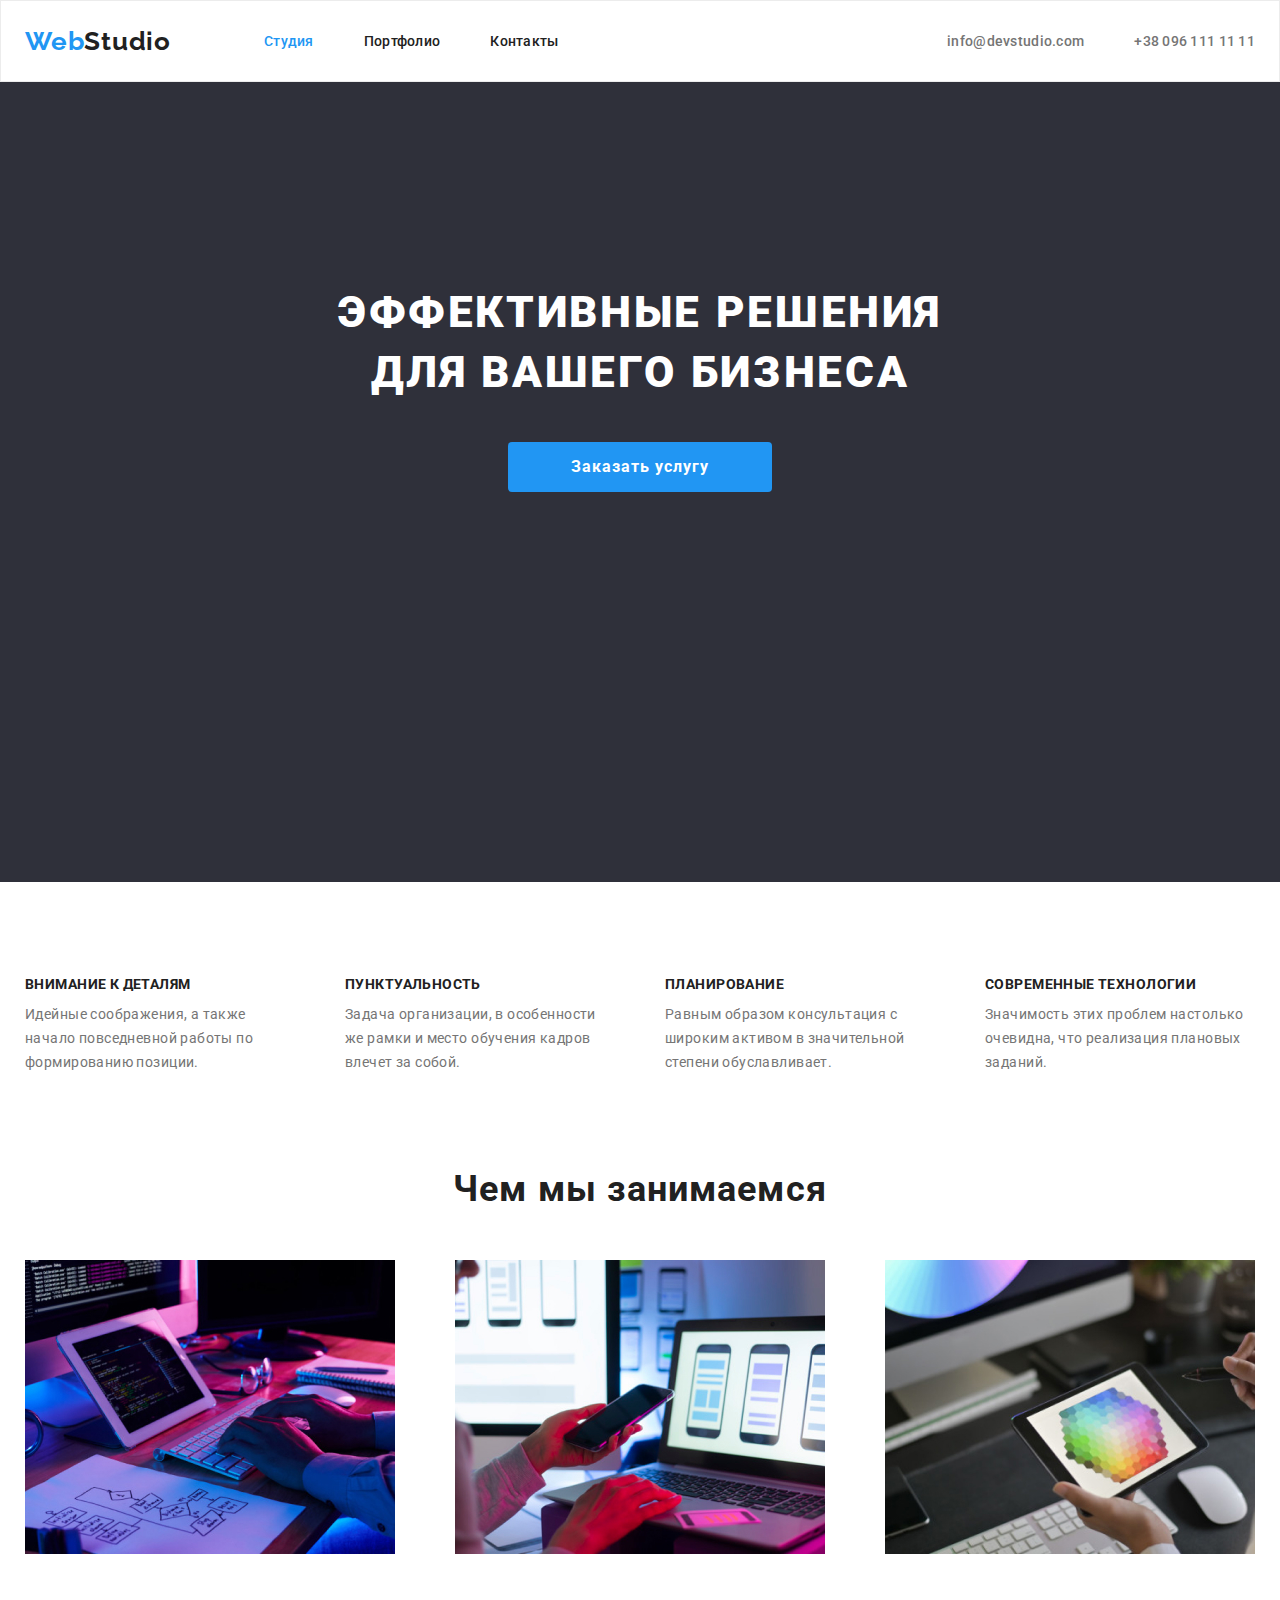
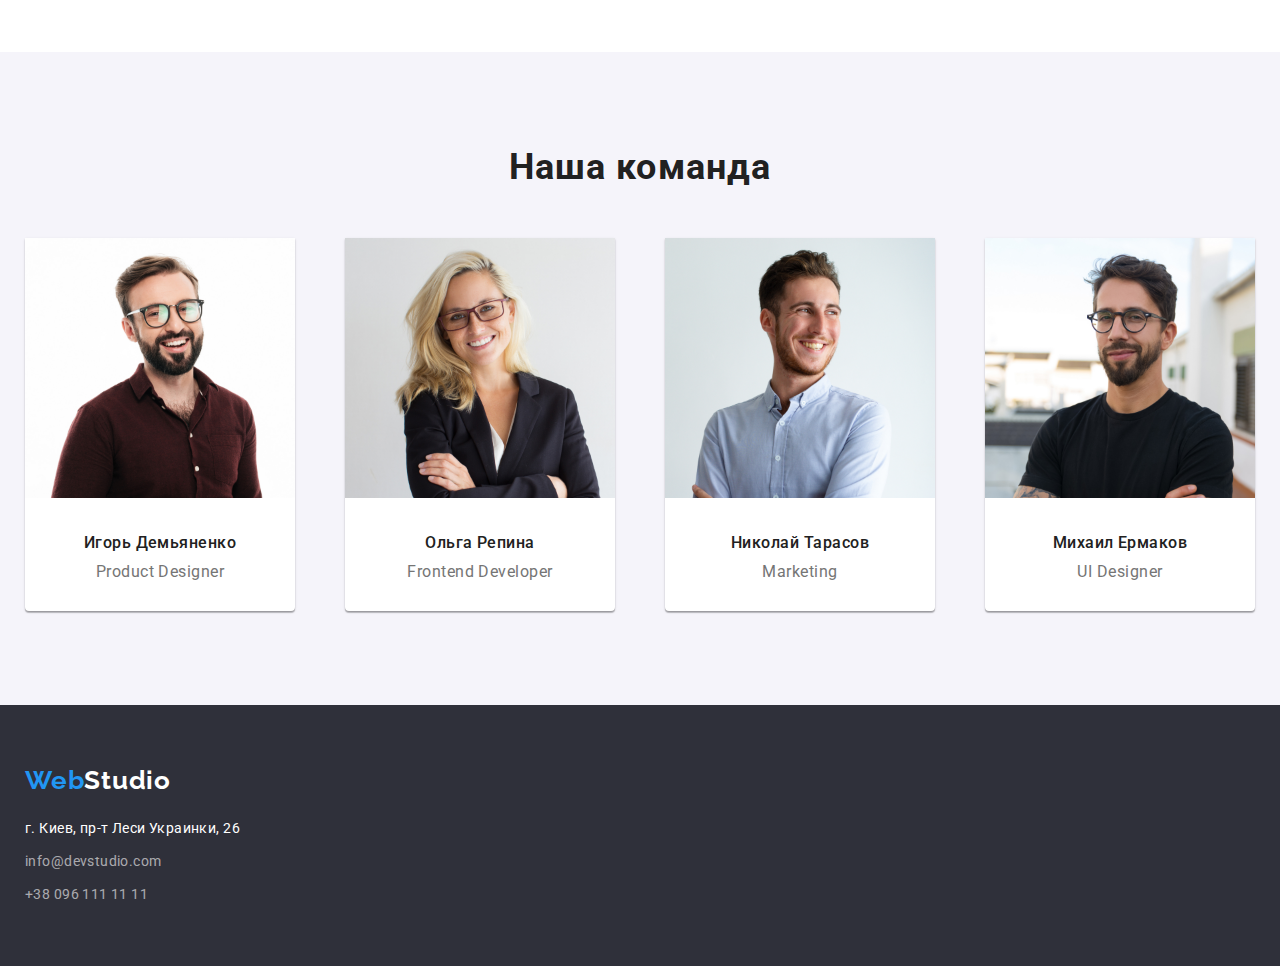
==== commit 422de8f1: "8-commit" ====
--- a/index.html
+++ b/index.html
@@ -74,15 +74,20 @@
     
     <!-- Главный контент -->
     <main>
-
+        
         <!-- Герой -->
         <section class="hero">
             
-            <!-- Главный заголовок сайта -->
-            <h1 class="hero-title">ЭФФЕКТИВНЫЕ РЕШЕНИЯ <br/> ДЛЯ ВАШЕГО БИЗНЕСА</h1>
-
-            <!-- Ссылка на заказ услуг -->
-            <a href="" class="button-primary">Заказать услугу</a>
+            <!-- Контейнер для стилизации секции -->
+            <div class="hero-container">
+
+                <!-- Главный заголовок сайта -->
+                <h1 class="hero-title">ЭФФЕКТИВНЫЕ РЕШЕНИЯ <br/> ДЛЯ ВАШЕГО БИЗНЕСА</h1>
+
+                <!-- Ссылка на заказ услуг -->
+                <a href="" class="button-primary">Заказать услугу</a>
+
+            </div>
            
         </section>
 
--- a/css/styles.css
+++ b/css/styles.css
@@ -115,10 +115,21 @@
 .hero {
   background-color: var(--bg-blue-color-hero);
   text-align: center; /* выравнивание текста внутри родителя по центру */
+  
+}
+
+.hero-container {
+  width: 1230px; /* ширина контейнера */
+  padding-left: 15px; /* чтобы не сливался контент с вьюпортом */
+  padding-right: 15px; /* чтобы не сливался контент с вьюпортом */
+  padding-top: 200px;
+  margin-left: auto; /* центрирование контейнера */
+  margin-right: auto; /* центрирование контейнера */
+  height: 600px;
 }
 
 .hero-title {
-  margin-top: 0; /* убирает отступы у hero-title что бы не пробивало и не отодвигало соседние блоки */
+  margin-top: 0px; /* убирает отступы у hero-title что бы не пробивало и не отодвигало соседние блоки */
   margin-bottom: 40px; /* отступ hero-title от button-primary */
   color: var(--white-text);
   font-style: normal;
@@ -132,7 +143,7 @@
 .button-primary {
   background-color: var(--bg-blue-color); /* цвет фона кнопки */
   display: inline-block; /* делает ссылку блочно-строчным боксом для того чтобы работали отступы от других блоков */
-  border-radius: 4px; /* закругление границ кнопки */
+  border-radius: 4px;
   padding-left: 32px; /* отступ шрифта от границ кнопки */
   padding-top: 10px; /* отступ шрифта от границ кнопки */
   padding-right: 32px; /* отступ шрифта от границ кнопки */
@@ -263,7 +274,8 @@
 .team-item {
   text-align: center;
   box-shadow: 0px 1px 3px rgba(0, 0, 0, 0.12), 0px 1px 1px rgba(0, 0, 0, 0.14), 0px 2px 1px rgba(0, 0, 0, 0.2);
-  border-radius: 0px 0px 4px 4px
+  border-radius: 0px 0px 4px 4px;
+  background-color: #ffffff;
 }
 
 .master-name {
